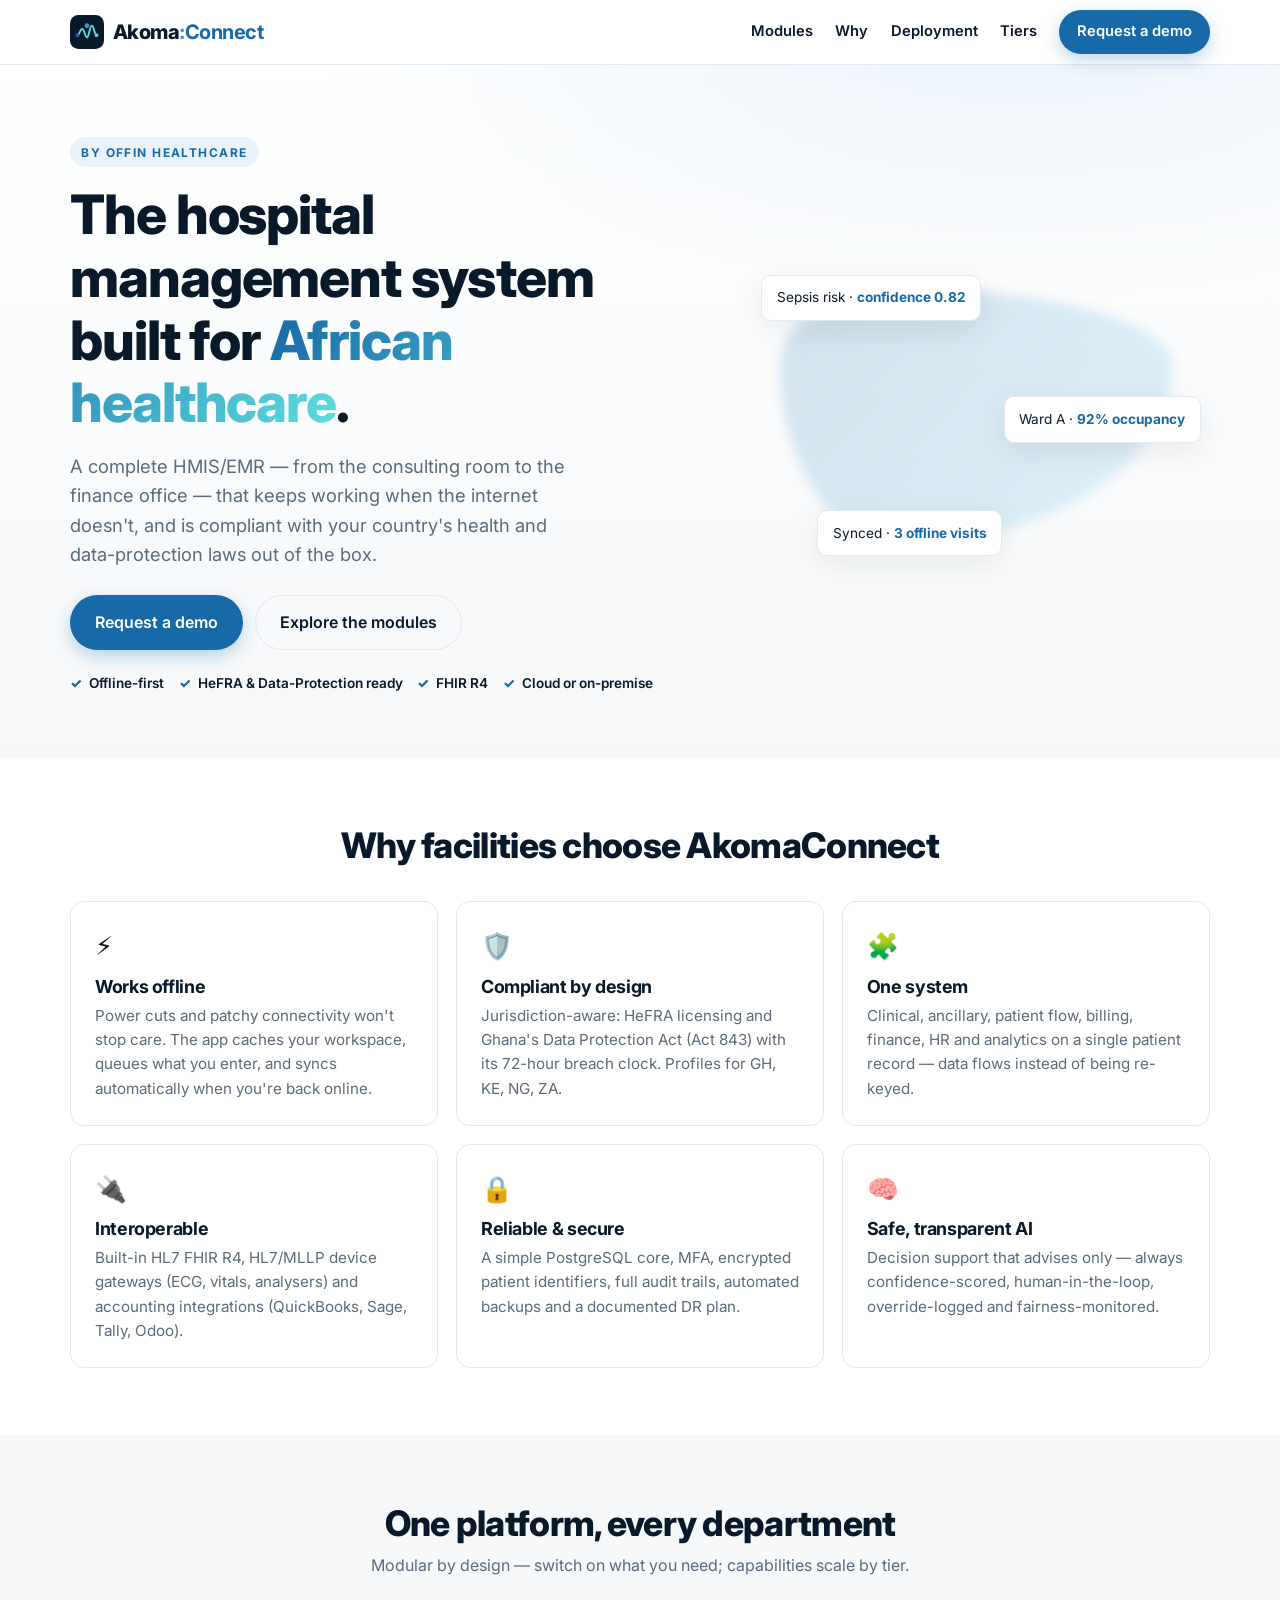
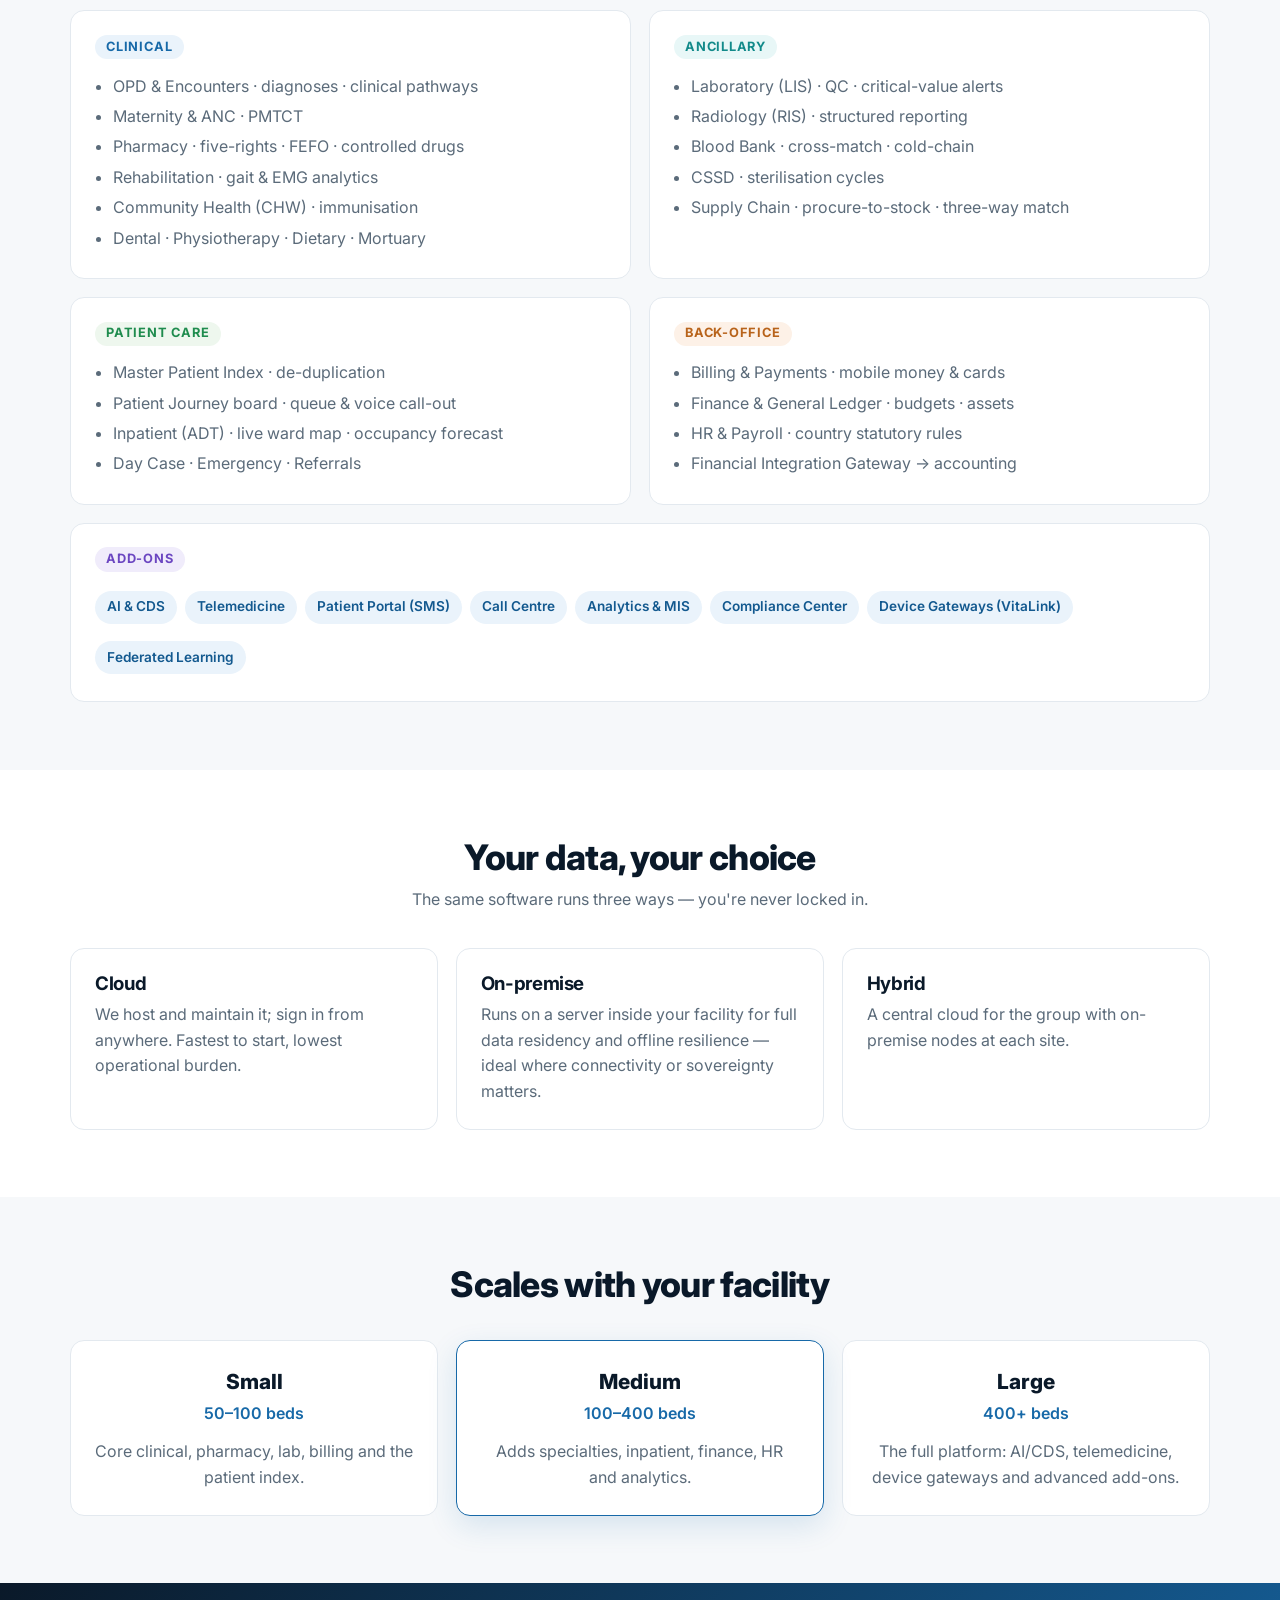
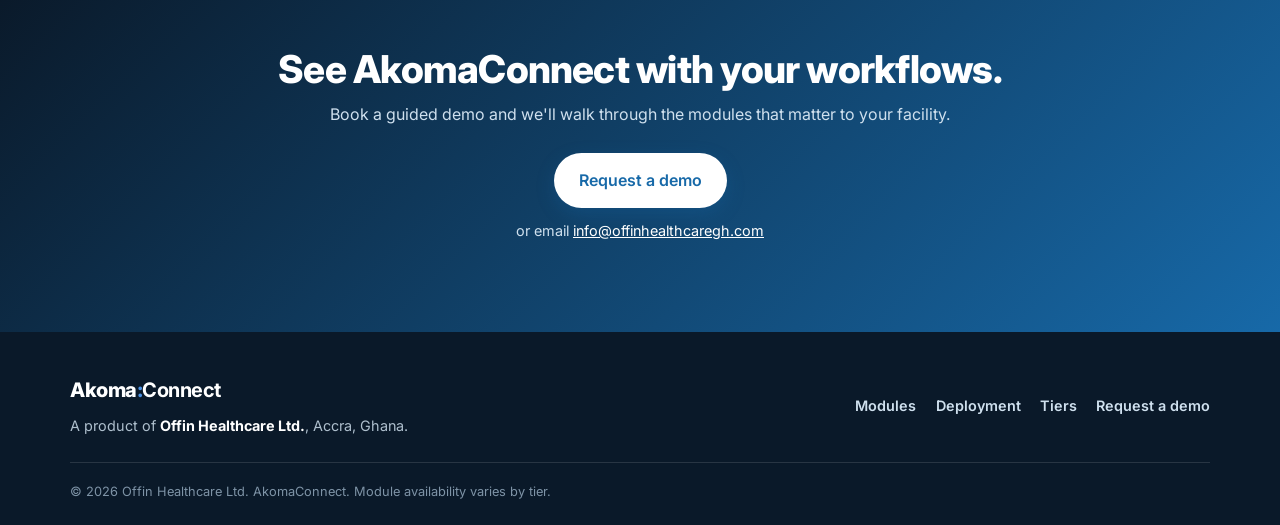
==== index.html @ 5d4e944a "feat: AkomaConnect marketing site (by Offin Healthcare Ltd.) Co-Authored-By: Claude Opus 4.8 <norepl" ====
<!doctype html>
<html lang="en">
<head>
  <meta charset="utf-8" />
  <meta name="viewport" content="width=device-width, initial-scale=1" />
  <title>AkomaConnect — Hospital Management System for African Healthcare</title>
  <meta name="description" content="AkomaConnect is a complete HMIS/EMR built for African healthcare — offline-first, HeFRA & Data-Protection ready, deployable in the cloud or on-premise. A product of Offin Healthcare." />
  <meta property="og:title" content="AkomaConnect — HMIS/EMR for African Healthcare" />
  <meta property="og:description" content="Complete hospital management that keeps working offline and is compliant by design. By Offin Healthcare." />
  <meta property="og:type" content="website" />
  <link rel="icon" href="assets/logo.svg" type="image/svg+xml" />
  <link rel="preconnect" href="https://fonts.googleapis.com" />
  <link rel="preconnect" href="https://fonts.gstatic.com" crossorigin />
  <link href="https://fonts.googleapis.com/css2?family=Inter:wght@400;500;600;700;800&display=swap" rel="stylesheet" />
  <link rel="stylesheet" href="styles.css" />
</head>
<body>
  <header class="nav">
    <div class="wrap nav-inner">
      <a class="brand" href="#top" aria-label="AkomaConnect home">
        <img src="assets/logo.svg" alt="" width="34" height="34" />
        <span class="wm"><span class="wm-a">Akoma</span><span class="wm-c">:</span><span class="wm-n">Connect</span></span>
      </a>
      <nav class="nav-links" id="menu">
        <a href="#modules">Modules</a>
        <a href="#why">Why</a>
        <a href="#deploy">Deployment</a>
        <a href="#tiers">Tiers</a>
        <a class="btn btn-primary" href="#demo">Request a demo</a>
      </nav>
      <button class="nav-toggle" aria-label="Menu" onclick="document.getElementById('menu').classList.toggle('open')">☰</button>
    </div>
  </header>

  <main id="top">
    <!-- Hero -->
    <section class="hero">
      <div class="wrap hero-grid">
        <div class="hero-copy">
          <span class="eyebrow">By Offin Healthcare</span>
          <h1>The hospital management system built for <span class="hl">African healthcare</span>.</h1>
          <p class="lead">A complete HMIS/EMR — from the consulting room to the finance office — that keeps working when the internet doesn't, and is compliant with your country's health and data-protection laws out of the box.</p>
          <div class="hero-cta">
            <a class="btn btn-primary btn-lg" href="#demo">Request a demo</a>
            <a class="btn btn-ghost btn-lg" href="#modules">Explore the modules</a>
          </div>
          <ul class="trust">
            <li>Offline-first</li>
            <li>HeFRA &amp; Data-Protection ready</li>
            <li>FHIR R4</li>
            <li>Cloud or on-premise</li>
          </ul>
        </div>
        <div class="hero-art" aria-hidden="true">
          <div class="orb"></div>
          <div class="card-float c1">Sepsis risk · <b>confidence 0.82</b></div>
          <div class="card-float c2">Ward A · <b>92% occupancy</b></div>
          <div class="card-float c3">Synced · <b>3 offline visits</b></div>
        </div>
      </div>
    </section>

    <!-- Value props -->
    <section class="section" id="why">
      <div class="wrap">
        <h2 class="section-title">Why facilities choose AkomaConnect</h2>
        <div class="grid grid-3">
          <article class="vcard"><div class="vicon">⚡</div><h3>Works offline</h3><p>Power cuts and patchy connectivity won't stop care. The app caches your workspace, queues what you enter, and syncs automatically when you're back online.</p></article>
          <article class="vcard"><div class="vicon">🛡️</div><h3>Compliant by design</h3><p>Jurisdiction-aware: HeFRA licensing and Ghana's Data Protection Act (Act 843) with its 72-hour breach clock. Profiles for GH, KE, NG, ZA.</p></article>
          <article class="vcard"><div class="vicon">🧩</div><h3>One system</h3><p>Clinical, ancillary, patient flow, billing, finance, HR and analytics on a single patient record — data flows instead of being re-keyed.</p></article>
          <article class="vcard"><div class="vicon">🔌</div><h3>Interoperable</h3><p>Built-in HL7 FHIR R4, HL7/MLLP device gateways (ECG, vitals, analysers) and accounting integrations (QuickBooks, Sage, Tally, Odoo).</p></article>
          <article class="vcard"><div class="vicon">🔒</div><h3>Reliable &amp; secure</h3><p>A simple PostgreSQL core, MFA, encrypted patient identifiers, full audit trails, automated backups and a documented DR plan.</p></article>
          <article class="vcard"><div class="vicon">🧠</div><h3>Safe, transparent AI</h3><p>Decision support that advises only — always confidence-scored, human-in-the-loop, override-logged and fairness-monitored.</p></article>
        </div>
      </div>
    </section>

    <!-- Modules -->
    <section class="section section-alt" id="modules">
      <div class="wrap">
        <h2 class="section-title">One platform, every department</h2>
        <p class="section-sub">Modular by design — switch on what you need; capabilities scale by tier.</p>
        <div class="grid grid-2 mod-grid">
          <article class="mcard">
            <h3><span class="mtag mtag-clinical">Clinical</span></h3>
            <ul><li>OPD &amp; Encounters · diagnoses · clinical pathways</li><li>Maternity &amp; ANC · PMTCT</li><li>Pharmacy · five-rights · FEFO · controlled drugs</li><li>Rehabilitation · gait &amp; EMG analytics</li><li>Community Health (CHW) · immunisation</li><li>Dental · Physiotherapy · Dietary · Mortuary</li></ul>
          </article>
          <article class="mcard">
            <h3><span class="mtag mtag-ancillary">Ancillary</span></h3>
            <ul><li>Laboratory (LIS) · QC · critical-value alerts</li><li>Radiology (RIS) · structured reporting</li><li>Blood Bank · cross-match · cold-chain</li><li>CSSD · sterilisation cycles</li><li>Supply Chain · procure-to-stock · three-way match</li></ul>
          </article>
          <article class="mcard">
            <h3><span class="mtag mtag-care">Patient Care</span></h3>
            <ul><li>Master Patient Index · de-duplication</li><li>Patient Journey board · queue &amp; voice call-out</li><li>Inpatient (ADT) · live ward map · occupancy forecast</li><li>Day Case · Emergency · Referrals</li></ul>
          </article>
          <article class="mcard">
            <h3><span class="mtag mtag-back">Back-Office</span></h3>
            <ul><li>Billing &amp; Payments · mobile money &amp; cards</li><li>Finance &amp; General Ledger · budgets · assets</li><li>HR &amp; Payroll · country statutory rules</li><li>Financial Integration Gateway → accounting</li></ul>
          </article>
          <article class="mcard mcard-wide">
            <h3><span class="mtag mtag-addon">Add-Ons</span></h3>
            <ul class="addons"><li>AI &amp; CDS</li><li>Telemedicine</li><li>Patient Portal (SMS)</li><li>Call Centre</li><li>Analytics &amp; MIS</li><li>Compliance Center</li><li>Device Gateways (VitaLink)</li><li>Federated Learning</li></ul>
          </article>
        </div>
      </div>
    </section>

    <!-- Deployment -->
    <section class="section" id="deploy">
      <div class="wrap">
        <h2 class="section-title">Your data, your choice</h2>
        <p class="section-sub">The same software runs three ways — you're never locked in.</p>
        <div class="grid grid-3">
          <article class="dcard"><h3>Cloud</h3><p>We host and maintain it; sign in from anywhere. Fastest to start, lowest operational burden.</p></article>
          <article class="dcard"><h3>On-premise</h3><p>Runs on a server inside your facility for full data residency and offline resilience — ideal where connectivity or sovereignty matters.</p></article>
          <article class="dcard"><h3>Hybrid</h3><p>A central cloud for the group with on-premise nodes at each site.</p></article>
        </div>
      </div>
    </section>

    <!-- Tiers -->
    <section class="section section-alt" id="tiers">
      <div class="wrap">
        <h2 class="section-title">Scales with your facility</h2>
        <div class="grid grid-3">
          <article class="tcard"><div class="tname">Small</div><div class="tbeds">50–100 beds</div><p>Core clinical, pharmacy, lab, billing and the patient index.</p></article>
          <article class="tcard tcard-feature"><div class="tname">Medium</div><div class="tbeds">100–400 beds</div><p>Adds specialties, inpatient, finance, HR and analytics.</p></article>
          <article class="tcard"><div class="tname">Large</div><div class="tbeds">400+ beds</div><p>The full platform: AI/CDS, telemedicine, device gateways and advanced add-ons.</p></article>
        </div>
      </div>
    </section>

    <!-- CTA -->
    <section class="cta" id="demo">
      <div class="wrap cta-inner">
        <h2>See AkomaConnect with your workflows.</h2>
        <p>Book a guided demo and we'll walk through the modules that matter to your facility.</p>
        <a class="btn btn-primary btn-lg" href="mailto:info@offinhealthcaregh.com?subject=AkomaConnect%20demo%20request">Request a demo</a>
        <p class="cta-alt">or email <a href="mailto:info@offinhealthcaregh.com">info@offinhealthcaregh.com</a></p>
      </div>
    </section>
  </main>

  <footer class="foot">
    <div class="wrap foot-inner">
      <div class="foot-brand">
        <span class="wm"><span class="wm-a">Akoma</span><span class="wm-c">:</span><span class="wm-n">Connect</span></span>
        <p>A product of <strong>Offin Healthcare Ltd.</strong>, Accra, Ghana.</p>
      </div>
      <nav class="foot-links">
        <a href="#modules">Modules</a>
        <a href="#deploy">Deployment</a>
        <a href="#tiers">Tiers</a>
        <a href="#demo">Request a demo</a>
      </nav>
    </div>
    <div class="wrap foot-legal">© <span id="yr"></span> Offin Healthcare Ltd. AkomaConnect. Module availability varies by tier.</div>
  </footer>
  <script>document.getElementById('yr').textContent = new Date().getFullYear();</script>
</body>
</html>
---- styles.css ----
/* AkomaConnect marketing site — brand-matched to the app (Inter, navy/blue palette). */
:root {
  --navy: #0A1929; --blue: #1769A8; --bright: #4A90E2; --sky: #5EC8F0; --cyan: #5EDEDE;
  --ink: #0f1b28; --muted: #5b6b7a; --line: #e3e9ef; --bg: #f6f8fa; --surface: #fff;
  --primary: var(--blue); --primary-600: #13598f; --primary-50: #eaf3fb;
  --radius: 14px; --radius-sm: 10px; --pill: 999px;
  --shadow: 0 8px 30px rgba(10,25,41,.08); --shadow-lg: 0 24px 60px rgba(10,25,41,.16);
  --font: 'Inter', system-ui, -apple-system, 'Segoe UI', Roboto, Helvetica, Arial, sans-serif;
}
* { box-sizing: border-box; }
html { scroll-behavior: smooth; }
body { margin: 0; font-family: var(--font); color: var(--ink); background: var(--surface); line-height: 1.6; -webkit-font-smoothing: antialiased; }
.wrap { width: min(1140px, 92vw); margin: 0 auto; }
h1, h2, h3 { line-height: 1.15; letter-spacing: -0.02em; margin: 0; }
a { color: var(--primary); text-decoration: none; }
img { max-width: 100%; }

/* Buttons */
.btn { display: inline-flex; align-items: center; justify-content: center; gap: .5rem; font-weight: 600; font-size: .95rem; padding: .6rem 1.05rem; border-radius: var(--pill); border: 1px solid transparent; cursor: pointer; transition: transform .15s, background .15s, box-shadow .15s, color .15s; }
.btn-lg { padding: .85rem 1.5rem; font-size: 1rem; }
.btn-primary { background: var(--primary); color: #fff; box-shadow: 0 6px 18px rgba(23,105,168,.28); }
.btn-primary:hover { background: var(--primary-600); transform: translateY(-1px); }
.btn-ghost { background: transparent; color: var(--navy); border-color: var(--line); }
.btn-ghost:hover { border-color: var(--primary); color: var(--primary); }

/* Wordmark */
.wm { font-weight: 800; font-size: 1.25rem; letter-spacing: -.5px; }
.wm-a { color: var(--navy); } .wm-c { color: var(--bright); } .wm-n { color: var(--blue); font-weight: 700; }

/* Nav */
.nav { position: sticky; top: 0; z-index: 50; background: rgba(255,255,255,.85); backdrop-filter: blur(10px); border-bottom: 1px solid var(--line); }
.nav-inner { display: flex; align-items: center; justify-content: space-between; height: 64px; }
.brand { display: flex; align-items: center; gap: .55rem; }
.nav-links { display: flex; align-items: center; gap: 1.4rem; }
.nav-links a { color: var(--navy); font-weight: 600; font-size: .92rem; }
.nav-links a:hover { color: var(--primary); }
.nav-links .btn-primary { color: #fff; }
.nav-toggle { display: none; font-size: 1.4rem; background: none; border: 0; color: var(--navy); }

/* Hero */
.hero { background: radial-gradient(1200px 500px at 80% -10%, #e9f3fb 0, transparent 60%), linear-gradient(180deg, #fff 0, var(--bg) 100%); padding: 4.5rem 0 4rem; }
.hero-grid { display: grid; grid-template-columns: 1.15fr .85fr; gap: 2.5rem; align-items: center; }
.eyebrow { display: inline-block; font-size: .75rem; font-weight: 700; letter-spacing: .12em; text-transform: uppercase; color: var(--primary); background: var(--primary-50); padding: .35rem .7rem; border-radius: var(--pill); }
.hero h1 { font-size: clamp(2.1rem, 4.4vw, 3.4rem); font-weight: 800; margin: 1rem 0; color: var(--navy); }
.hero .hl { background: linear-gradient(120deg, var(--blue), var(--cyan)); -webkit-background-clip: text; background-clip: text; color: transparent; }
.lead { font-size: 1.15rem; color: var(--muted); max-width: 42ch; }
.hero-cta { display: flex; gap: .75rem; margin: 1.6rem 0 1.2rem; flex-wrap: wrap; }
.trust { list-style: none; display: flex; flex-wrap: wrap; gap: .5rem .9rem; padding: 0; margin: 1.4rem 0 0; }
.trust li { position: relative; padding-left: 1.2rem; font-size: .85rem; font-weight: 600; color: var(--navy); }
.trust li::before { content: "✓"; position: absolute; left: 0; color: var(--blue); font-weight: 800; }

/* Hero art */
.hero-art { position: relative; min-height: 320px; }
.orb { position: absolute; inset: 10% 8%; border-radius: 30% 70% 70% 30% / 30% 30% 70% 70%; background: linear-gradient(135deg, var(--blue), var(--sky)); opacity: .18; filter: blur(6px); animation: float 8s ease-in-out infinite; }
.card-float { position: absolute; background: var(--surface); border: 1px solid var(--line); box-shadow: var(--shadow); border-radius: var(--radius-sm); padding: .7rem .9rem; font-size: .85rem; color: var(--navy); }
.card-float b { color: var(--blue); }
.c1 { top: 6%; left: 4%; } .c2 { top: 44%; right: 2%; } .c3 { bottom: 6%; left: 16%; }
@keyframes float { 0%,100% { transform: translateY(0); } 50% { transform: translateY(-14px); } }

/* Sections */
.section { padding: 4.2rem 0; }
.section-alt { background: var(--bg); }
.section-title { font-size: clamp(1.6rem, 3vw, 2.2rem); font-weight: 800; color: var(--navy); text-align: center; }
.section-sub { text-align: center; color: var(--muted); margin: .6rem auto 0; max-width: 56ch; }
.grid { display: grid; gap: 1.1rem; margin-top: 2.2rem; }
.grid-2 { grid-template-columns: repeat(2, 1fr); }
.grid-3 { grid-template-columns: repeat(3, 1fr); }

/* Value cards */
.vcard { background: var(--surface); border: 1px solid var(--line); border-radius: var(--radius); padding: 1.5rem; transition: transform .15s, box-shadow .15s, border-color .15s; }
.vcard:hover { transform: translateY(-3px); box-shadow: var(--shadow); border-color: #d6e2ee; }
.vicon { font-size: 1.6rem; }
.vcard h3 { font-size: 1.12rem; margin: .6rem 0 .4rem; color: var(--navy); }
.vcard p { margin: 0; color: var(--muted); font-size: .95rem; }

/* Module cards */
.mod-grid { margin-top: 2rem; }
.mcard { background: var(--surface); border: 1px solid var(--line); border-radius: var(--radius); padding: 1.4rem 1.5rem; }
.mcard-wide { grid-column: 1 / -1; }
.mcard ul { margin: .9rem 0 0; padding-left: 1.1rem; color: var(--muted); }
.mcard li { margin: .3rem 0; }
.addons { list-style: none; display: flex; flex-wrap: wrap; gap: .5rem; padding: 0 !important; }
.addons li { background: var(--primary-50); color: var(--primary-600); font-weight: 600; font-size: .85rem; padding: .35rem .75rem; border-radius: var(--pill); }
.mtag { display: inline-block; font-size: .8rem; font-weight: 700; text-transform: uppercase; letter-spacing: .06em; padding: .3rem .7rem; border-radius: var(--pill); }
.mtag-clinical { background: #eaf3fb; color: var(--blue); }
.mtag-ancillary { background: #e8f7f7; color: #128a8a; }
.mtag-care { background: #eef7ee; color: #1f8c4e; }
.mtag-back { background: #fdf1e7; color: #b8631a; }
.mtag-addon { background: #f0ecfb; color: #6b46c1; }

/* Deployment + tiers */
.dcard, .tcard { background: var(--surface); border: 1px solid var(--line); border-radius: var(--radius); padding: 1.5rem; }
.dcard h3 { color: var(--navy); margin-bottom: .5rem; }
.dcard p, .tcard p { color: var(--muted); margin: 0; }
.tcard { text-align: center; }
.tcard-feature { border-color: var(--blue); box-shadow: 0 10px 30px rgba(23,105,168,.14); position: relative; }
.tname { font-size: 1.3rem; font-weight: 800; color: var(--navy); }
.tbeds { color: var(--primary); font-weight: 600; margin: .2rem 0 .8rem; }

/* CTA */
.cta { background: linear-gradient(135deg, var(--navy), var(--blue)); color: #fff; padding: 4rem 0; text-align: center; }
.cta h2 { font-size: clamp(1.7rem, 3vw, 2.4rem); font-weight: 800; }
.cta p { color: #cfe0ee; margin: .7rem 0 1.6rem; }
.cta .btn-primary { background: #fff; color: var(--blue); }
.cta .btn-primary:hover { background: #eaf3fb; }
.cta-alt { font-size: .9rem; } .cta-alt a { color: #fff; text-decoration: underline; }

/* Footer */
.foot { background: var(--navy); color: #aebfcd; padding: 2.6rem 0 1.4rem; }
.foot-inner { display: flex; justify-content: space-between; gap: 1.5rem; flex-wrap: wrap; }
.foot .wm-a, .foot .wm-n { color: #fff; }
.foot-brand p { margin: .5rem 0 0; font-size: .9rem; }
.foot-brand strong { color: #fff; }
.foot-links { display: flex; gap: 1.2rem; flex-wrap: wrap; align-items: center; }
.foot-links a { color: #cfe0ee; font-weight: 600; font-size: .9rem; }
.foot-links a:hover { color: #fff; }
.foot-legal { margin-top: 1.6rem; padding-top: 1.2rem; border-top: 1px solid rgba(255,255,255,.12); font-size: .8rem; color: #7e93a6; }

/* Responsive */
@media (max-width: 860px) {
  .hero-grid { grid-template-columns: 1fr; } .hero-art { display: none; }
  .grid-2, .grid-3 { grid-template-columns: 1fr; }
  .nav-links { position: absolute; top: 64px; left: 0; right: 0; background: #fff; flex-direction: column; align-items: stretch; gap: 0; padding: .5rem 6vw 1rem; border-bottom: 1px solid var(--line); display: none; }
  .nav-links.open { display: flex; }
  .nav-links a { padding: .7rem 0; }
  .nav-toggle { display: block; }
}
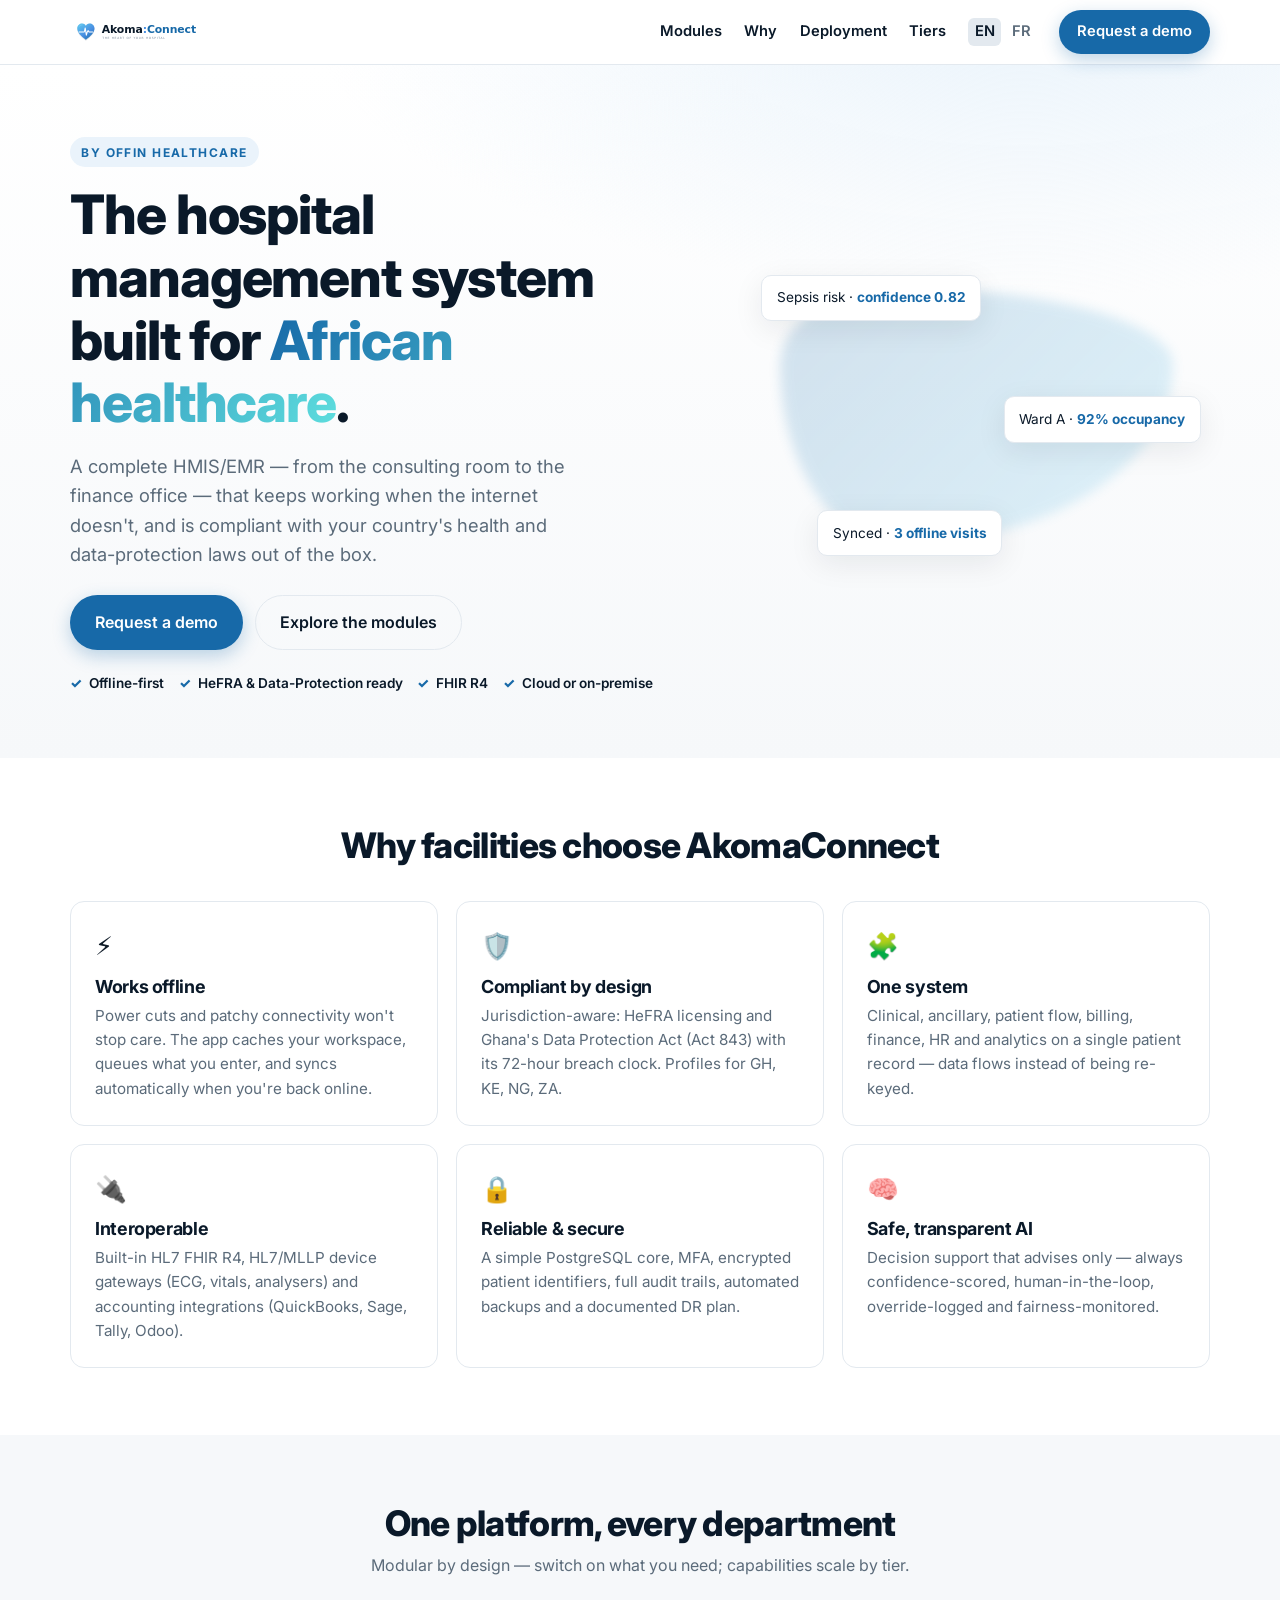
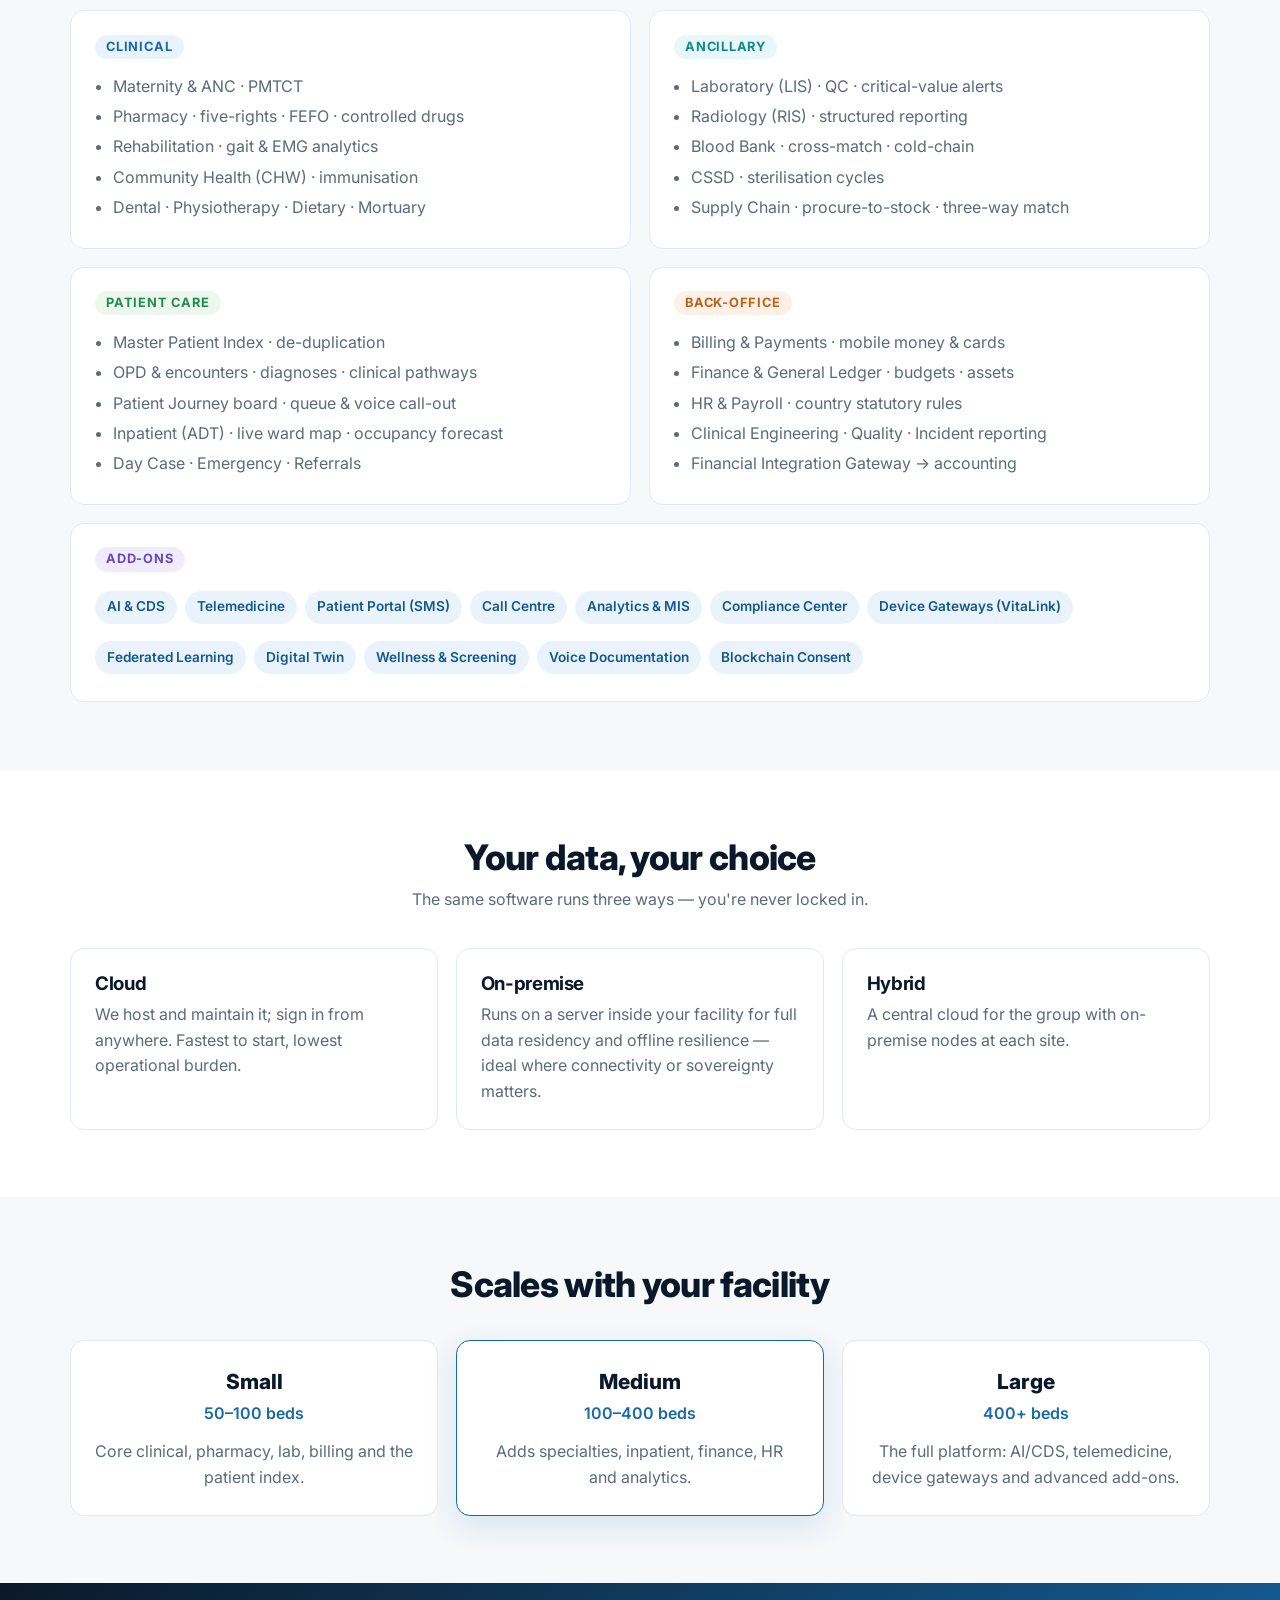
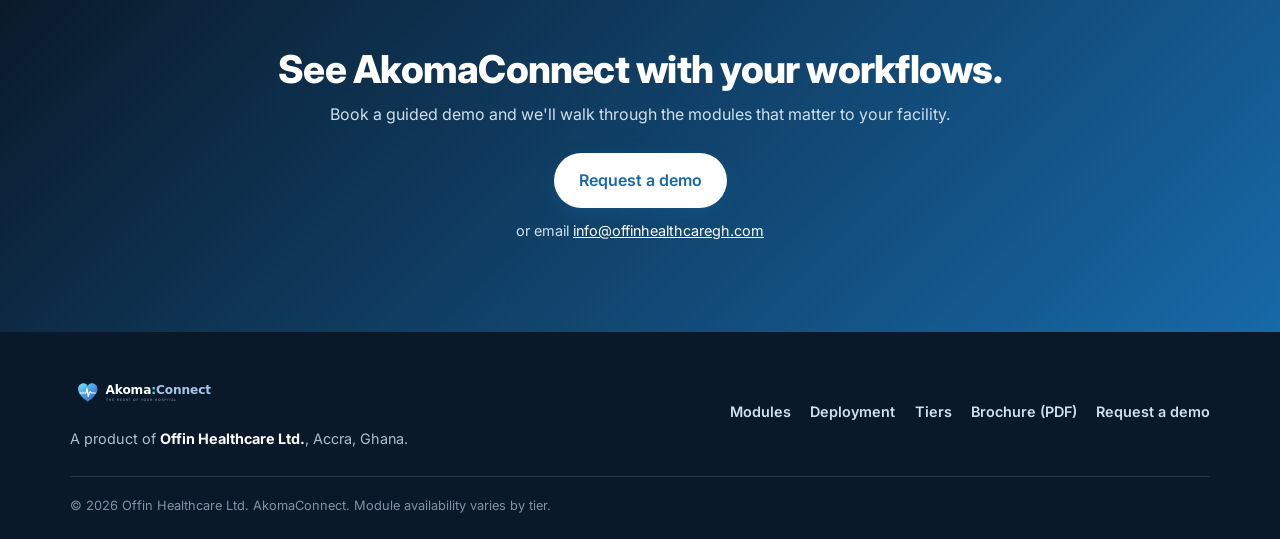
==== commit 4b9a521d: "feat(site): real Akoma:Connect logo + favicon, French locale, correct module categories - Replace pl" ====
--- a/index.html
+++ b/index.html
@@ -8,24 +8,28 @@
   <meta property="og:title" content="AkomaConnect — HMIS/EMR for African Healthcare" />
   <meta property="og:description" content="Complete hospital management that keeps working offline and is compliant by design. By Offin Healthcare." />
   <meta property="og:type" content="website" />
-  <link rel="icon" href="assets/logo.svg" type="image/svg+xml" />
+  <link rel="icon" href="favicon.ico" sizes="any" />
+  <link rel="icon" href="assets/icon.svg" type="image/svg+xml" />
+  <link rel="apple-touch-icon" href="assets/icon.svg" />
   <link rel="preconnect" href="https://fonts.googleapis.com" />
   <link rel="preconnect" href="https://fonts.gstatic.com" crossorigin />
   <link href="https://fonts.googleapis.com/css2?family=Inter:wght@400;500;600;700;800&display=swap" rel="stylesheet" />
+  <link rel="alternate" hreflang="en" href="https://akomaconnect.offinhealthcaregh.com/" />
+  <link rel="alternate" hreflang="fr" href="https://akomaconnect.offinhealthcaregh.com/fr/" />
   <link rel="stylesheet" href="styles.css" />
 </head>
 <body>
   <header class="nav">
     <div class="wrap nav-inner">
       <a class="brand" href="#top" aria-label="AkomaConnect home">
-        <img src="assets/logo.svg" alt="" width="34" height="34" />
-        <span class="wm"><span class="wm-a">Akoma</span><span class="wm-c">:</span><span class="wm-n">Connect</span></span>
+        <img class="brand-logo" src="assets/brand-logo.svg" alt="AkomaConnect" />
       </a>
       <nav class="nav-links" id="menu">
         <a href="#modules">Modules</a>
         <a href="#why">Why</a>
         <a href="#deploy">Deployment</a>
         <a href="#tiers">Tiers</a>
+        <span class="lang"><a href="/" class="is-on">EN</a><a href="/fr/">FR</a></span>
         <a class="btn btn-primary" href="#demo">Request a demo</a>
       </nav>
       <button class="nav-toggle" aria-label="Menu" onclick="document.getElementById('menu').classList.toggle('open')">☰</button>
@@ -83,7 +87,7 @@
         <div class="grid grid-2 mod-grid">
           <article class="mcard">
             <h3><span class="mtag mtag-clinical">Clinical</span></h3>
-            <ul><li>OPD &amp; Encounters · diagnoses · clinical pathways</li><li>Maternity &amp; ANC · PMTCT</li><li>Pharmacy · five-rights · FEFO · controlled drugs</li><li>Rehabilitation · gait &amp; EMG analytics</li><li>Community Health (CHW) · immunisation</li><li>Dental · Physiotherapy · Dietary · Mortuary</li></ul>
+            <ul><li>Maternity &amp; ANC · PMTCT</li><li>Pharmacy · five-rights · FEFO · controlled drugs</li><li>Rehabilitation · gait &amp; EMG analytics</li><li>Community Health (CHW) · immunisation</li><li>Dental · Physiotherapy · Dietary · Mortuary</li></ul>
           </article>
           <article class="mcard">
             <h3><span class="mtag mtag-ancillary">Ancillary</span></h3>
@@ -91,15 +95,15 @@
           </article>
           <article class="mcard">
             <h3><span class="mtag mtag-care">Patient Care</span></h3>
-            <ul><li>Master Patient Index · de-duplication</li><li>Patient Journey board · queue &amp; voice call-out</li><li>Inpatient (ADT) · live ward map · occupancy forecast</li><li>Day Case · Emergency · Referrals</li></ul>
+            <ul><li>Master Patient Index · de-duplication</li><li>OPD &amp; encounters · diagnoses · clinical pathways</li><li>Patient Journey board · queue &amp; voice call-out</li><li>Inpatient (ADT) · live ward map · occupancy forecast</li><li>Day Case · Emergency · Referrals</li></ul>
           </article>
           <article class="mcard">
             <h3><span class="mtag mtag-back">Back-Office</span></h3>
-            <ul><li>Billing &amp; Payments · mobile money &amp; cards</li><li>Finance &amp; General Ledger · budgets · assets</li><li>HR &amp; Payroll · country statutory rules</li><li>Financial Integration Gateway → accounting</li></ul>
+            <ul><li>Billing &amp; Payments · mobile money &amp; cards</li><li>Finance &amp; General Ledger · budgets · assets</li><li>HR &amp; Payroll · country statutory rules</li><li>Clinical Engineering · Quality · Incident reporting</li><li>Financial Integration Gateway → accounting</li></ul>
           </article>
           <article class="mcard mcard-wide">
             <h3><span class="mtag mtag-addon">Add-Ons</span></h3>
-            <ul class="addons"><li>AI &amp; CDS</li><li>Telemedicine</li><li>Patient Portal (SMS)</li><li>Call Centre</li><li>Analytics &amp; MIS</li><li>Compliance Center</li><li>Device Gateways (VitaLink)</li><li>Federated Learning</li></ul>
+            <ul class="addons"><li>AI &amp; CDS</li><li>Telemedicine</li><li>Patient Portal (SMS)</li><li>Call Centre</li><li>Analytics &amp; MIS</li><li>Compliance Center</li><li>Device Gateways (VitaLink)</li><li>Federated Learning</li><li>Digital Twin</li><li>Wellness &amp; Screening</li><li>Voice Documentation</li><li>Blockchain Consent</li></ul>
           </article>
         </div>
       </div>
@@ -144,13 +148,14 @@
   <footer class="foot">
     <div class="wrap foot-inner">
       <div class="foot-brand">
-        <span class="wm"><span class="wm-a">Akoma</span><span class="wm-c">:</span><span class="wm-n">Connect</span></span>
+        <img class="foot-logo" src="assets/brand-logo-dark.svg" alt="AkomaConnect" />
         <p>A product of <strong>Offin Healthcare Ltd.</strong>, Accra, Ghana.</p>
       </div>
       <nav class="foot-links">
         <a href="#modules">Modules</a>
         <a href="#deploy">Deployment</a>
         <a href="#tiers">Tiers</a>
+        <a href="/AkomaConnect-brochure.pdf">Brochure (PDF)</a>
         <a href="#demo">Request a demo</a>
       </nav>
     </div>
--- a/styles.css
+++ b/styles.css
@@ -23,7 +23,10 @@
 .btn-ghost { background: transparent; color: var(--navy); border-color: var(--line); }
 .btn-ghost:hover { border-color: var(--primary); color: var(--primary); }
 
-/* Wordmark */
+/* Brand logo lockup */
+.brand-logo { height: 34px; width: auto; display: block; }
+.foot-logo { height: 38px; width: auto; }
+/* Wordmark (fallback / legacy) */
 .wm { font-weight: 800; font-size: 1.25rem; letter-spacing: -.5px; }
 .wm-a { color: var(--navy); } .wm-c { color: var(--bright); } .wm-n { color: var(--blue); font-weight: 700; }
 
@@ -36,6 +39,11 @@
 .nav-links a:hover { color: var(--primary); }
 .nav-links .btn-primary { color: #fff; }
 .nav-toggle { display: none; font-size: 1.4rem; background: none; border: 0; color: var(--navy); }
+/* Language switcher */
+.lang { display: inline-flex; gap: .25rem; align-items: center; font-size: .82rem; font-weight: 700; }
+.lang a { color: var(--muted); padding: .15rem .4rem; border-radius: 6px; }
+.lang a.is-on { color: var(--navy); background: var(--line); }
+.lang a:hover { color: var(--primary); }
 
 /* Hero */
 .hero { background: radial-gradient(1200px 500px at 80% -10%, #e9f3fb 0, transparent 60%), linear-gradient(180deg, #fff 0, var(--bg) 100%); padding: 4.5rem 0 4rem; }
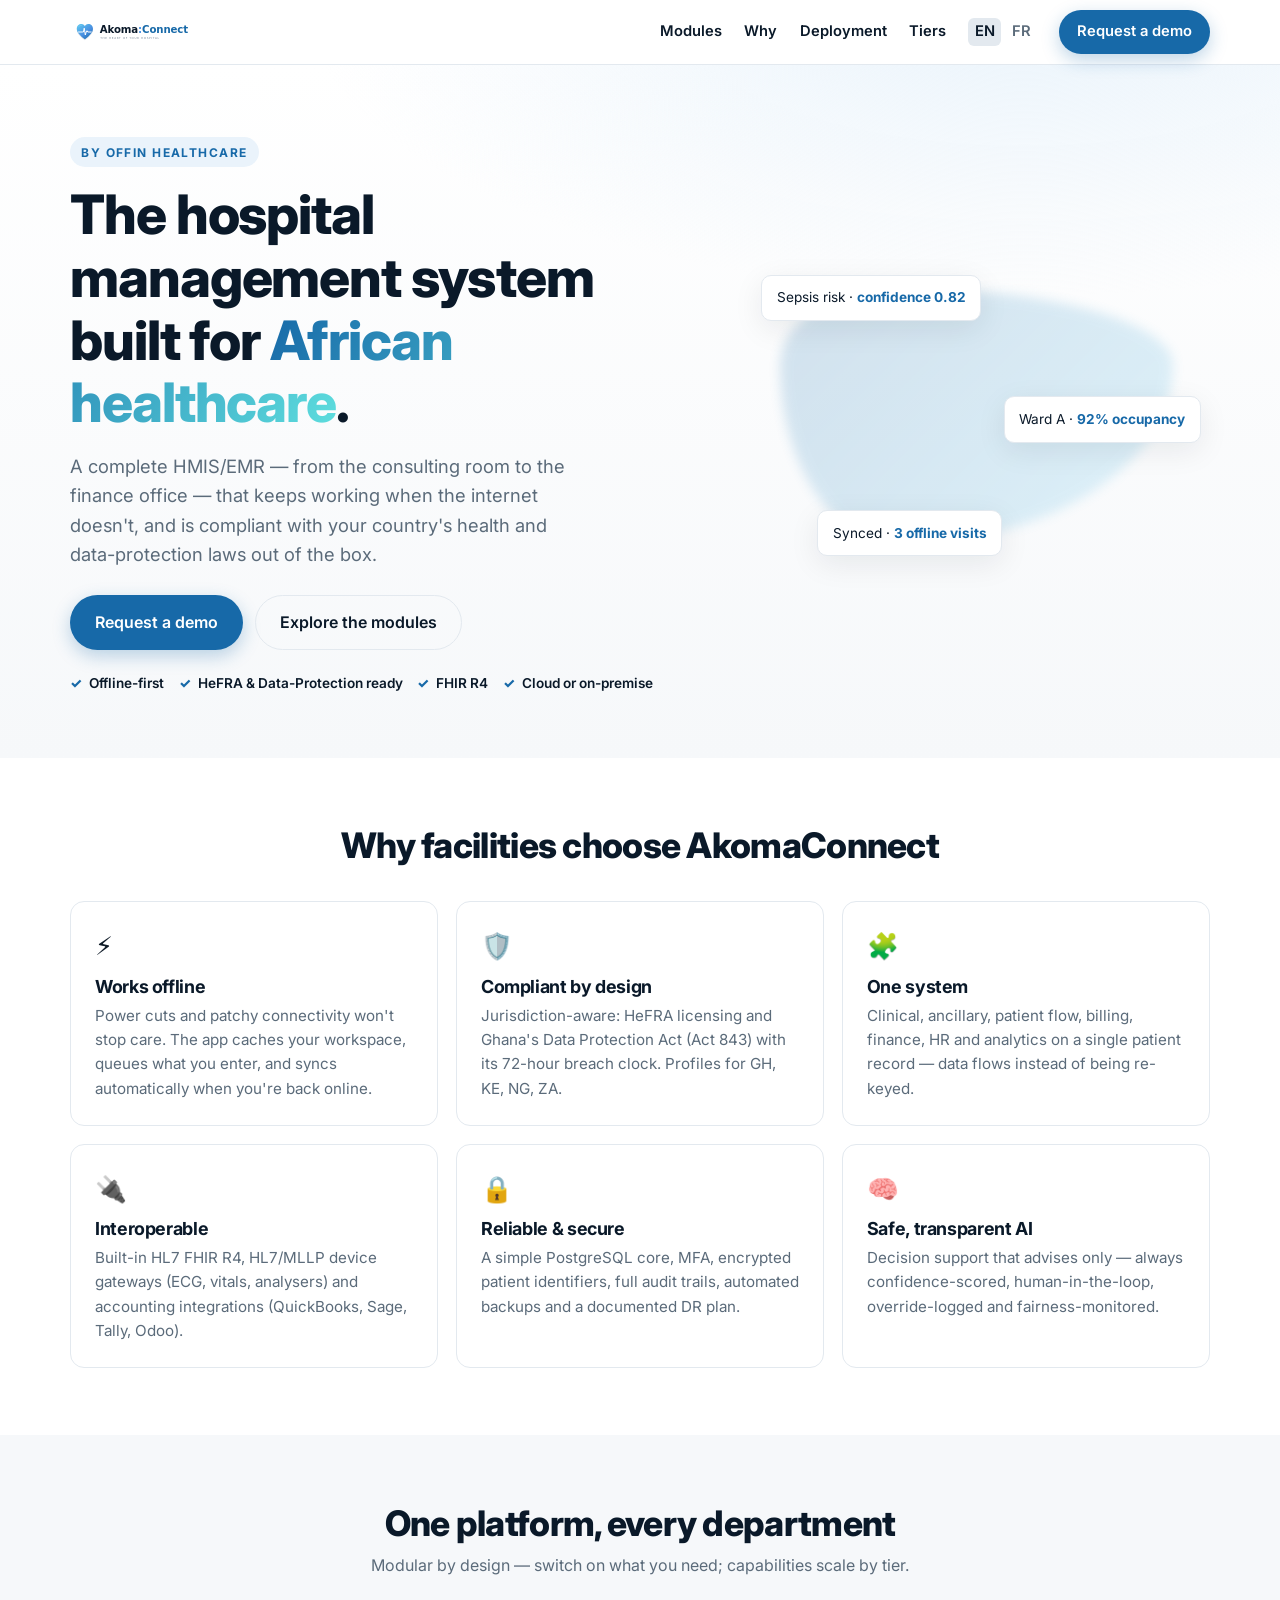
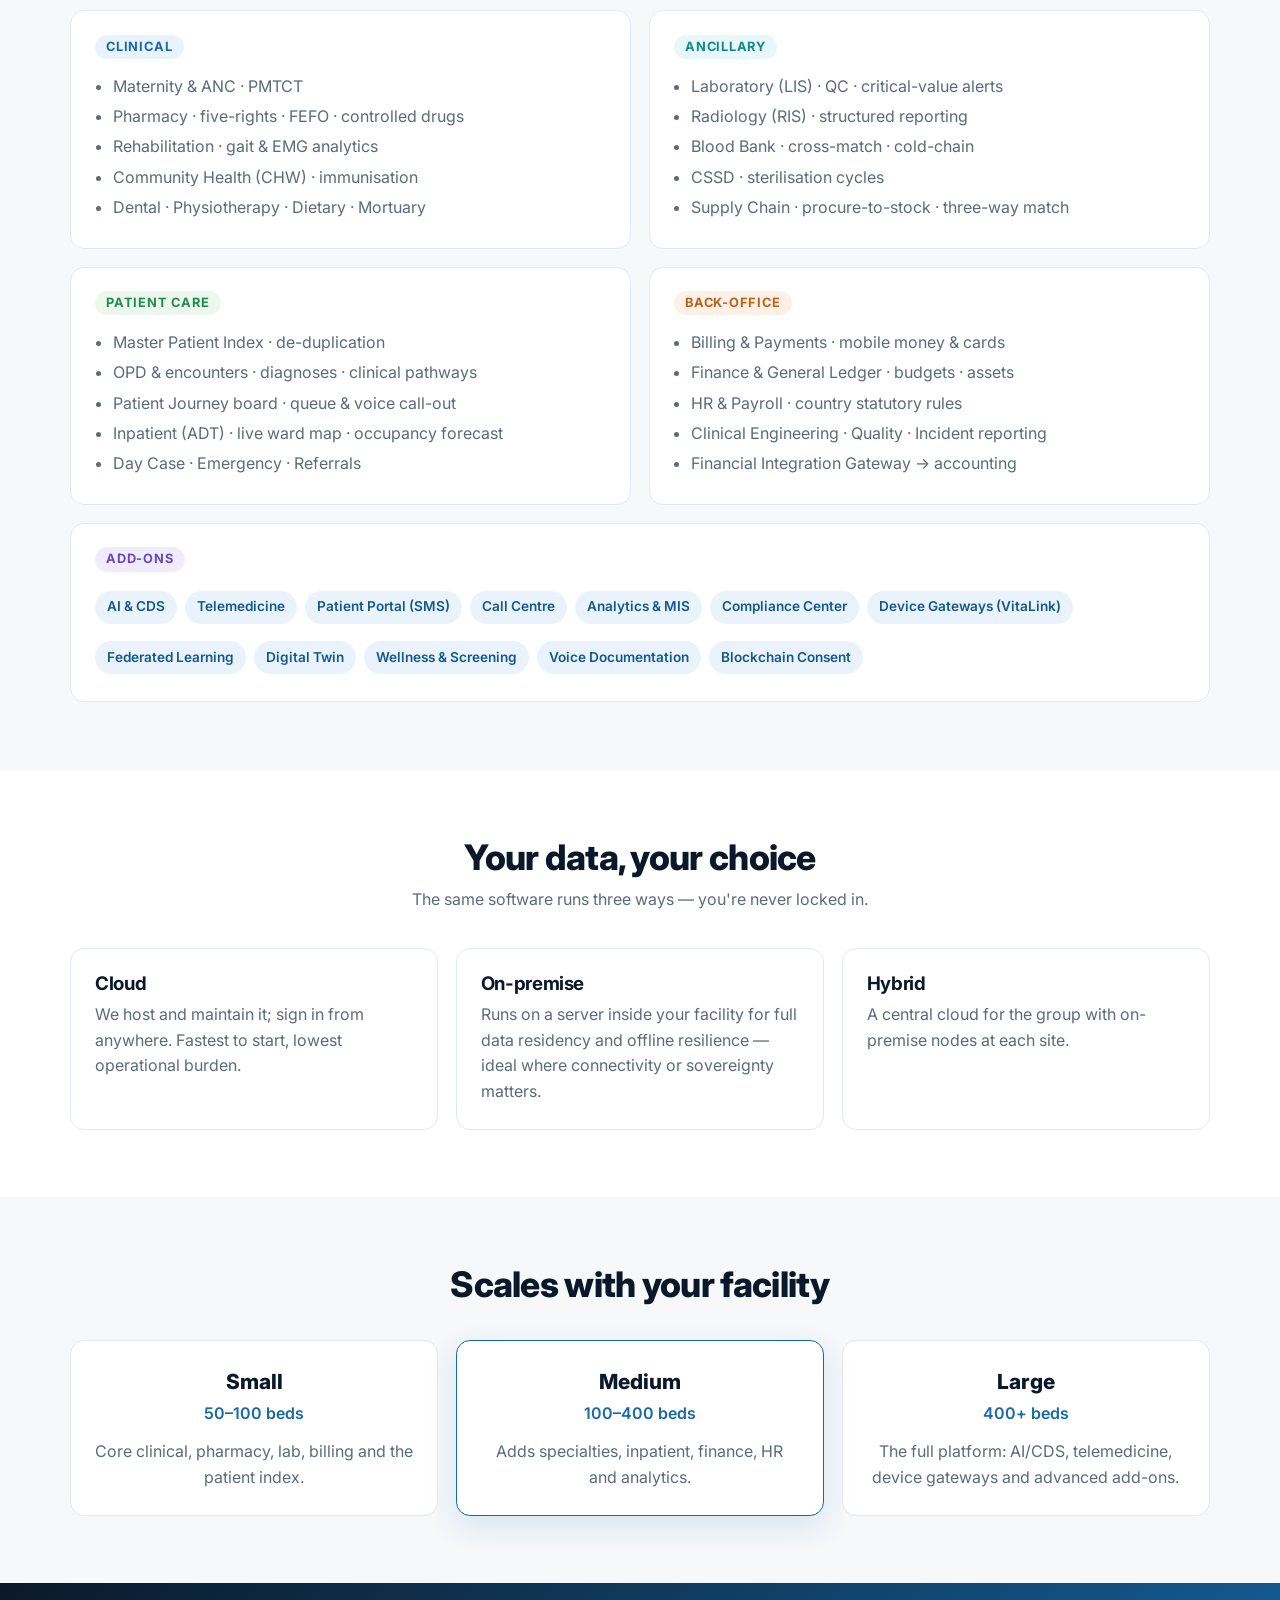
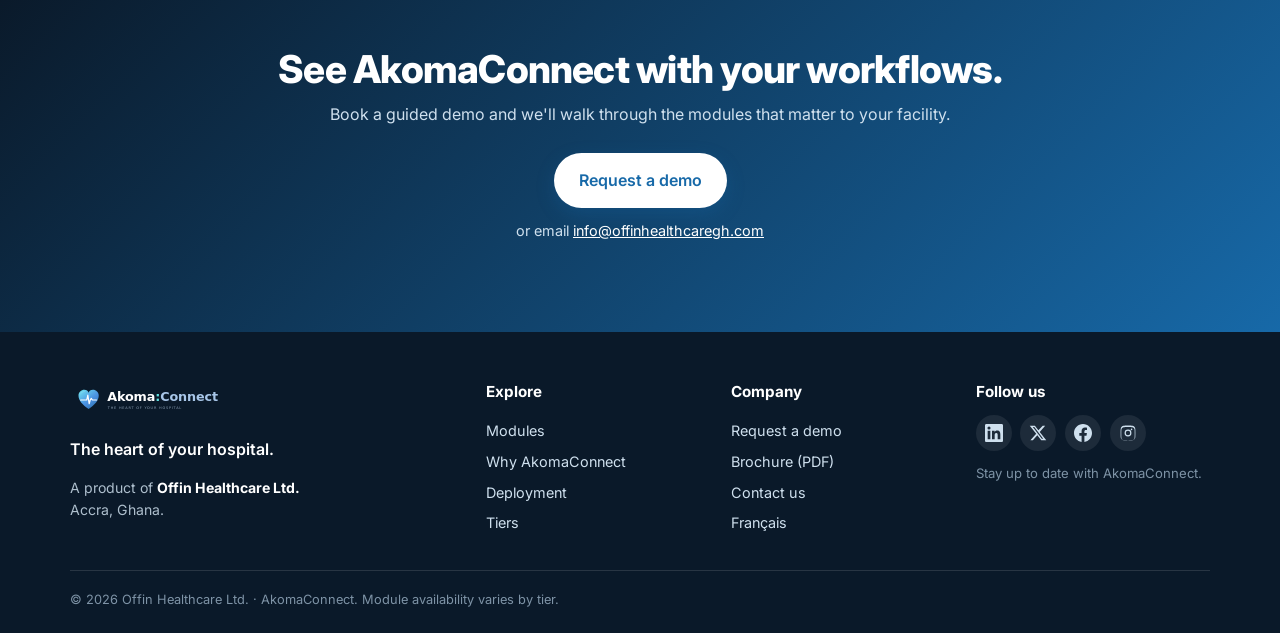
==== commit 75e21b03: "feat(site): multi-column footer with social links; logo 32px nav / 40px footer Co-Authored-By: Claud" ====
--- a/index.html
+++ b/index.html
@@ -146,20 +146,38 @@
   </main>
 
   <footer class="foot">
-    <div class="wrap foot-inner">
-      <div class="foot-brand">
+    <div class="wrap foot-grid">
+      <div class="foot-col foot-brand">
         <img class="foot-logo" src="assets/brand-logo-dark.svg" alt="AkomaConnect" />
-        <p>A product of <strong>Offin Healthcare Ltd.</strong>, Accra, Ghana.</p>
+        <p class="foot-tag">The heart of your hospital.</p>
+        <p class="foot-prod">A product of <strong>Offin Healthcare Ltd.</strong><br/>Accra, Ghana.</p>
       </div>
-      <nav class="foot-links">
+      <div class="foot-col">
+        <h4>Explore</h4>
         <a href="#modules">Modules</a>
+        <a href="#why">Why AkomaConnect</a>
         <a href="#deploy">Deployment</a>
         <a href="#tiers">Tiers</a>
+      </div>
+      <div class="foot-col">
+        <h4>Company</h4>
+        <a href="#demo">Request a demo</a>
         <a href="/AkomaConnect-brochure.pdf">Brochure (PDF)</a>
-        <a href="#demo">Request a demo</a>
-      </nav>
+        <a href="mailto:info@offinhealthcaregh.com">Contact us</a>
+        <a href="/fr/">Français</a>
+      </div>
+      <div class="foot-col">
+        <h4>Follow us</h4>
+        <div class="foot-social">
+          <a href="https://www.linkedin.com/company/offin-healthcare" target="_blank" rel="noopener" aria-label="LinkedIn"><svg viewBox="0 0 24 24" aria-hidden="true"><path d="M20.45 20.45h-3.56v-5.57c0-1.33-.03-3.04-1.85-3.04-1.86 0-2.14 1.45-2.14 2.94v5.67H9.34V9h3.42v1.56h.05c.48-.9 1.64-1.85 3.37-1.85 3.6 0 4.27 2.37 4.27 5.46v6.28zM5.34 7.43a2.07 2.07 0 1 1 0-4.14 2.07 2.07 0 0 1 0 4.14zM7.12 20.45H3.56V9h3.56v11.45zM22.22 0H1.77C.79 0 0 .77 0 1.73v20.54C0 23.23.79 24 1.77 24h20.45c.98 0 1.78-.77 1.78-1.73V1.73C24 .77 23.2 0 22.22 0z"/></svg></a>
+          <a href="https://x.com/offinhealthcare" target="_blank" rel="noopener" aria-label="X"><svg viewBox="0 0 24 24" aria-hidden="true"><path d="M18.24 2.25h3.31l-7.23 8.26L23 21.75h-6.66l-5.22-6.82-5.97 6.82H1.84l7.73-8.84L1 2.25h6.83l4.71 6.23 5.7-6.23zm-1.16 17.52h1.83L7.01 4.13H5.05l12.03 15.64z"/></svg></a>
+          <a href="https://www.facebook.com/offinhealthcaregh" target="_blank" rel="noopener" aria-label="Facebook"><svg viewBox="0 0 24 24" aria-hidden="true"><path d="M24 12.07C24 5.4 18.63 0 12 0S0 5.4 0 12.07c0 6.02 4.39 11.01 10.12 11.93v-8.44H7.08v-3.49h3.04V9.41c0-3.02 1.79-4.69 4.53-4.69 1.31 0 2.68.24 2.68.24v2.97h-1.5c-1.49 0-1.96.93-1.96 1.89v2.25h3.32l-.53 3.49h-2.79V24C19.61 23.08 24 18.09 24 12.07z"/></svg></a>
+          <a href="https://www.instagram.com/offinhealthcaregh" target="_blank" rel="noopener" aria-label="Instagram"><svg viewBox="0 0 24 24" aria-hidden="true"><path d="M12 2.16c3.2 0 3.58.01 4.85.07 1.17.05 1.8.25 2.23.41.56.22.96.48 1.38.9.42.42.68.82.9 1.38.16.43.36 1.06.41 2.23.06 1.27.07 1.65.07 4.85s-.01 3.58-.07 4.85c-.05 1.17-.25 1.8-.41 2.23a3.7 3.7 0 0 1-.9 1.38 3.7 3.7 0 0 1-1.38.9c-.43.16-1.06.36-2.23.41-1.27.06-1.65.07-4.85.07s-3.58-.01-4.85-.07c-1.17-.05-1.8-.25-2.23-.41a3.7 3.7 0 0 1-1.38-.9 3.7 3.7 0 0 1-.9-1.38c-.16-.43-.36-1.06-.41-2.23C2.17 15.58 2.16 15.2 2.16 12s.01-3.58.07-4.85c.05-1.17.25-1.8.41-2.23.22-.56.48-.96.9-1.38.42-.42.82-.68 1.38-.9.43-.16 1.06-.36 2.23-.41C8.42 2.17 8.8 2.16 12 2.16zm0 1.95c-3.15 0-3.52.01-4.76.07-.97.04-1.5.21-1.85.34-.46.18-.8.4-1.15.74-.34.35-.56.69-.74 1.15-.13.35-.3.88-.34 1.85-.06 1.24-.07 1.61-.07 4.76s.01 3.52.07 4.76c.04.97.21 1.5.34 1.85.18.46.4.8.74 1.15.35.34.69.56 1.15.74.35.13.88.3 1.85.34 1.24.06 1.61.07 4.76.07s3.52-.01 4.76-.07c.97-.04 1.5-.21 1.85-.34.46-.18.8-.4 1.15-.74.34-.35.56-.69.74-1.15.13-.35.3-.88.34-1.85.06-1.24.07-1.61.07-4.76s-.01-3.52-.07-4.76c-.04-.97-.21-1.5-.34-1.85a3.1 3.1 0 0 0-.74-1.15 3.1 3.1 0 0 0-1.15-.74c-.35-.13-.88-.3-1.85-.34-1.24-.06-1.61-.07-4.76-.07zm0 3.32a4.57 4.57 0 1 1 0 9.14 4.57 4.57 0 0 1 0-9.14zm0 7.54a2.97 2.97 0 1 0 0-5.94 2.97 2.97 0 0 0 0 5.94zm5.82-7.74a1.07 1.07 0 1 1-2.14 0 1.07 1.07 0 0 1 2.14 0z"/></svg></a>
+        </div>
+        <p class="foot-follow-note">Stay up to date with AkomaConnect.</p>
+      </div>
     </div>
-    <div class="wrap foot-legal">© <span id="yr"></span> Offin Healthcare Ltd. AkomaConnect. Module availability varies by tier.</div>
+    <div class="wrap foot-legal">© <span id="yr"></span> Offin Healthcare Ltd. · AkomaConnect. Module availability varies by tier.</div>
   </footer>
   <script>document.getElementById('yr').textContent = new Date().getFullYear();</script>
 </body>
--- a/styles.css
+++ b/styles.css
@@ -24,8 +24,8 @@
 .btn-ghost:hover { border-color: var(--primary); color: var(--primary); }
 
 /* Brand logo lockup */
-.brand-logo { height: 34px; width: auto; display: block; }
-.foot-logo { height: 38px; width: auto; }
+.brand-logo { height: 32px; width: auto; display: block; }
+.foot-logo { height: 40px; width: auto; }
 /* Wordmark (fallback / legacy) */
 .wm { font-weight: 800; font-size: 1.25rem; letter-spacing: -.5px; }
 .wm-a { color: var(--navy); } .wm-c { color: var(--bright); } .wm-n { color: var(--blue); font-weight: 700; }
@@ -114,15 +114,21 @@
 .cta-alt { font-size: .9rem; } .cta-alt a { color: #fff; text-decoration: underline; }
 
 /* Footer */
-.foot { background: var(--navy); color: #aebfcd; padding: 2.6rem 0 1.4rem; }
-.foot-inner { display: flex; justify-content: space-between; gap: 1.5rem; flex-wrap: wrap; }
-.foot .wm-a, .foot .wm-n { color: #fff; }
-.foot-brand p { margin: .5rem 0 0; font-size: .9rem; }
-.foot-brand strong { color: #fff; }
-.foot-links { display: flex; gap: 1.2rem; flex-wrap: wrap; align-items: center; }
-.foot-links a { color: #cfe0ee; font-weight: 600; font-size: .9rem; }
-.foot-links a:hover { color: #fff; }
-.foot-legal { margin-top: 1.6rem; padding-top: 1.2rem; border-top: 1px solid rgba(255,255,255,.12); font-size: .8rem; color: #7e93a6; }
+.foot { background: var(--navy); color: #aebfcd; padding: 3rem 0 1.4rem; }
+.foot-grid { display: grid; grid-template-columns: 1.8fr 1fr 1fr 1.1fr; gap: 1.5rem 2rem; }
+.foot-col h4 { color: #fff; font-size: .95rem; margin: 0 0 .7rem; }
+.foot-col a { display: block; color: #cfe0ee; font-size: .9rem; padding: .24rem 0; }
+.foot-col a:hover { color: #fff; }
+.foot-tag { color: #fff; font-weight: 600; margin: .6rem 0 .35rem; }
+.foot-prod { font-size: .88rem; color: #aebfcd; }
+.foot-prod strong { color: #fff; }
+.foot-social { display: flex; gap: .55rem; }
+.foot-social a { width: 36px; height: 36px; border-radius: 50%; background: rgba(255,255,255,.08); display: inline-flex; align-items: center; justify-content: center; color: #cfe0ee; padding: 0; transition: background .15s, color .15s; }
+.foot-social a:hover { background: var(--blue); color: #fff; }
+.foot-social svg { width: 18px; height: 18px; fill: currentColor; }
+.foot-follow-note { font-size: .82rem; color: #7e93a6; margin-top: .7rem; }
+.foot-legal { margin-top: 2rem; padding-top: 1.2rem; border-top: 1px solid rgba(255,255,255,.12); font-size: .8rem; color: #7e93a6; }
+@media (max-width: 760px){ .foot-grid { grid-template-columns: 1fr 1fr; } }
 
 /* Responsive */
 @media (max-width: 860px) {
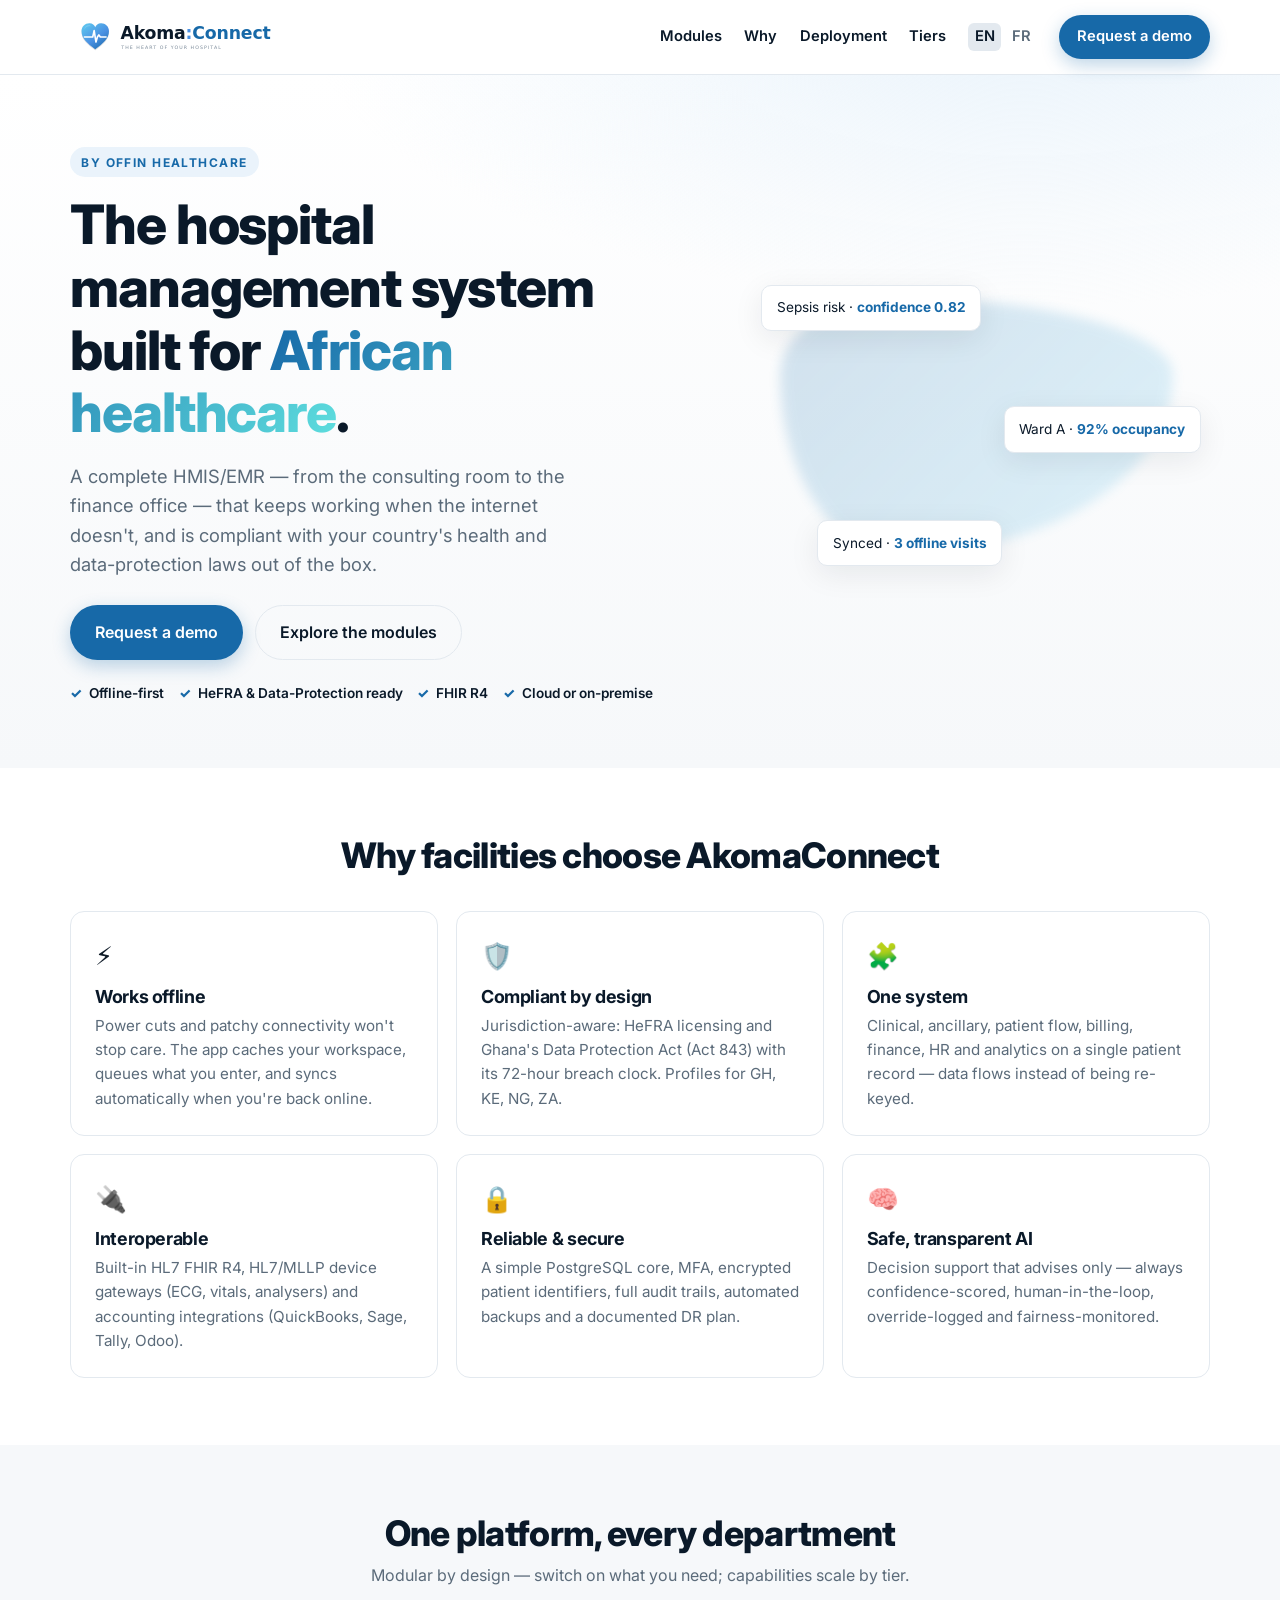
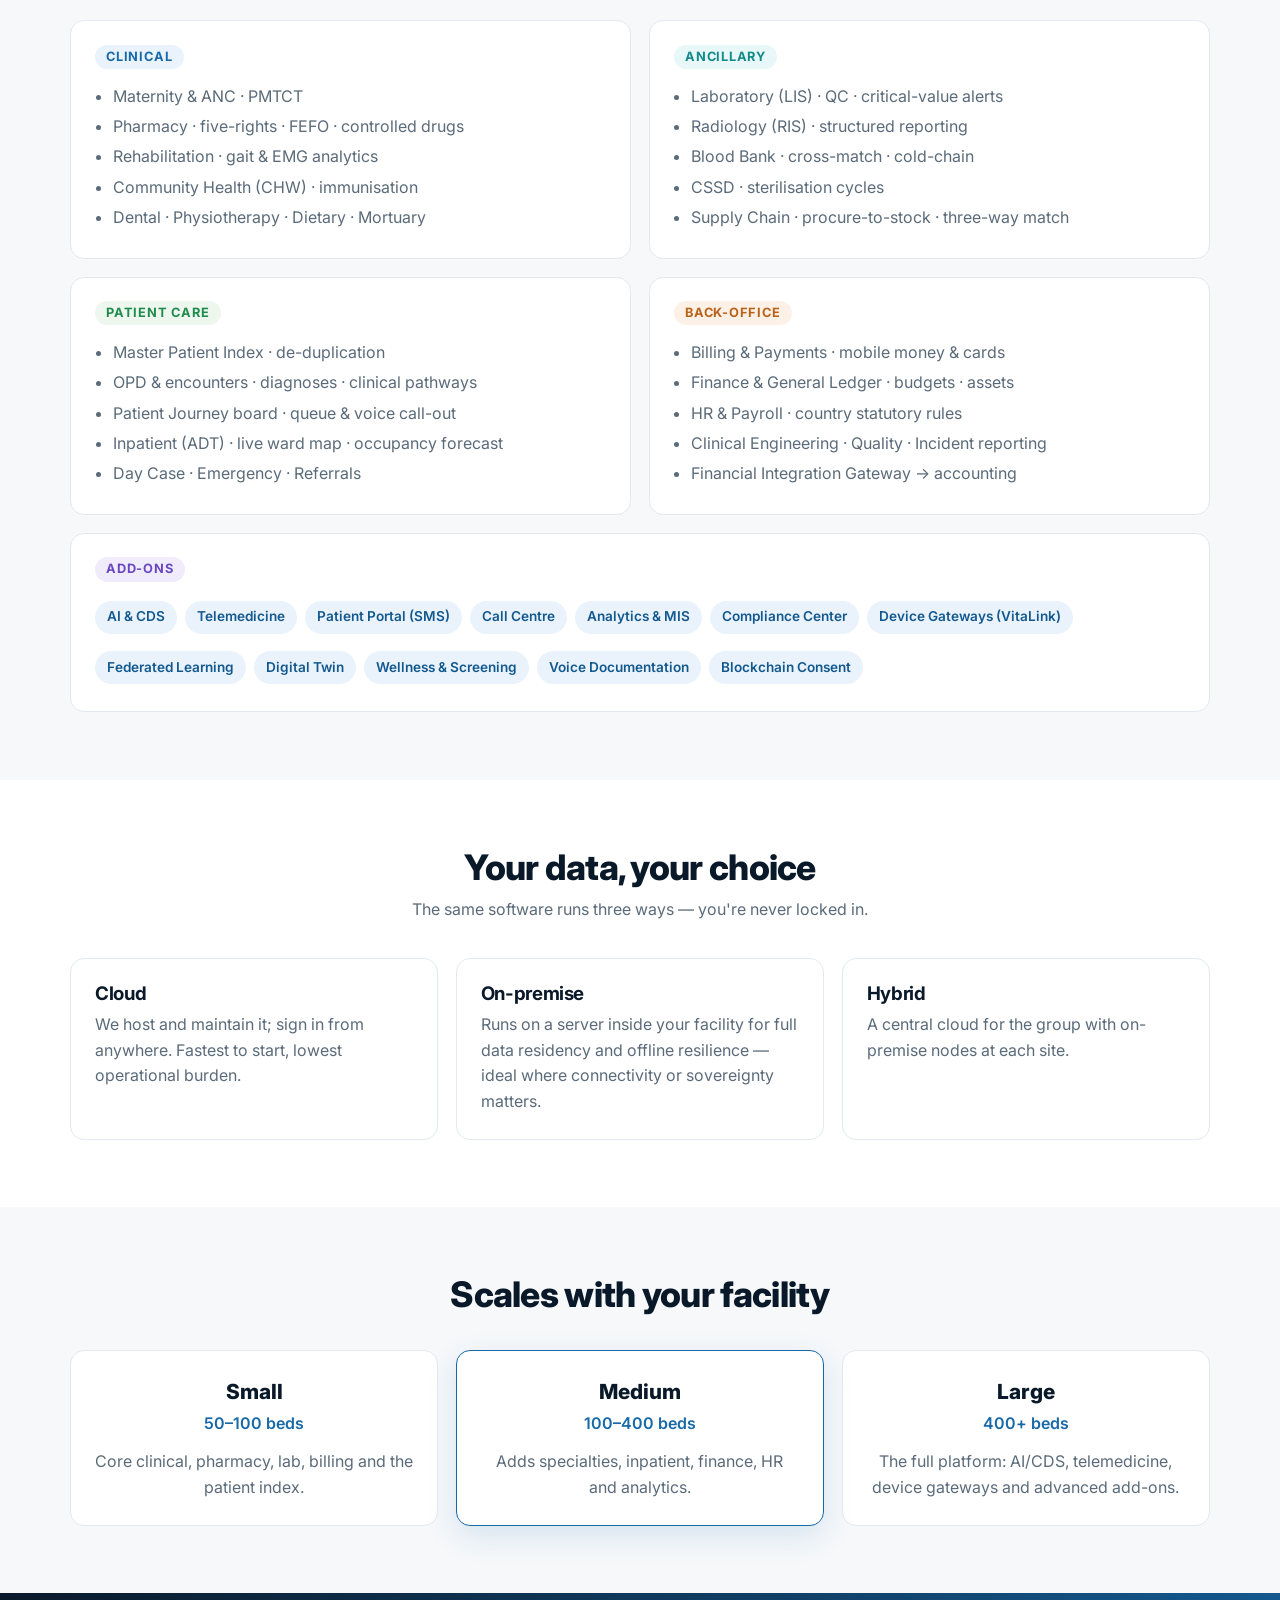
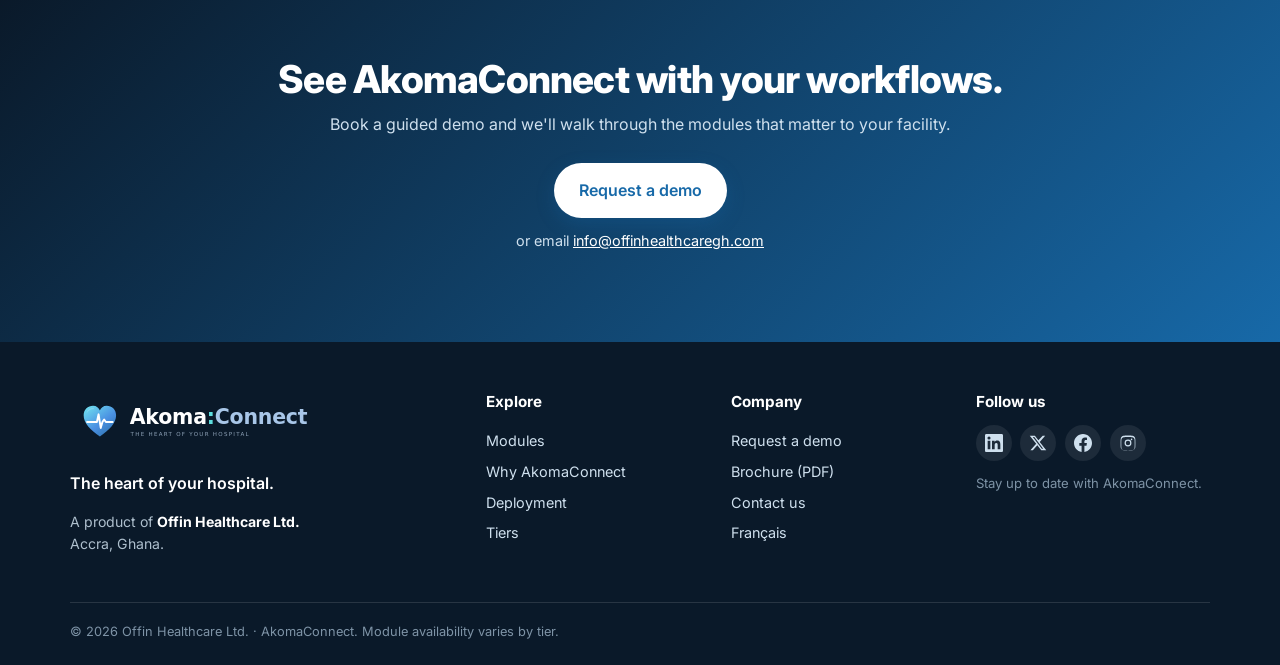
==== commit 4a131783: "chore(site): cache-bust stylesheet (styles.css?v=3) so logo size changes apply Co-Authored-By: Claud" ====
--- a/index.html
+++ b/index.html
@@ -16,7 +16,7 @@
   <link href="https://fonts.googleapis.com/css2?family=Inter:wght@400;500;600;700;800&display=swap" rel="stylesheet" />
   <link rel="alternate" hreflang="en" href="https://akomaconnect.offinhealthcaregh.com/" />
   <link rel="alternate" hreflang="fr" href="https://akomaconnect.offinhealthcaregh.com/fr/" />
-  <link rel="stylesheet" href="styles.css" />
+  <link rel="stylesheet" href="styles.css?v=3" />
 </head>
 <body>
   <header class="nav">
--- a/styles.css
+++ b/styles.css
@@ -24,15 +24,15 @@
 .btn-ghost:hover { border-color: var(--primary); color: var(--primary); }
 
 /* Brand logo lockup */
-.brand-logo { height: 32px; width: auto; display: block; }
-.foot-logo { height: 40px; width: auto; }
+.brand-logo { height: 54px; width: auto; display: block; }
+.foot-logo { height: 64px; width: auto; }
 /* Wordmark (fallback / legacy) */
 .wm { font-weight: 800; font-size: 1.25rem; letter-spacing: -.5px; }
 .wm-a { color: var(--navy); } .wm-c { color: var(--bright); } .wm-n { color: var(--blue); font-weight: 700; }
 
 /* Nav */
 .nav { position: sticky; top: 0; z-index: 50; background: rgba(255,255,255,.85); backdrop-filter: blur(10px); border-bottom: 1px solid var(--line); }
-.nav-inner { display: flex; align-items: center; justify-content: space-between; height: 64px; }
+.nav-inner { display: flex; align-items: center; justify-content: space-between; height: 74px; }
 .brand { display: flex; align-items: center; gap: .55rem; }
 .nav-links { display: flex; align-items: center; gap: 1.4rem; }
 .nav-links a { color: var(--navy); font-weight: 600; font-size: .92rem; }
@@ -134,7 +134,7 @@
 @media (max-width: 860px) {
   .hero-grid { grid-template-columns: 1fr; } .hero-art { display: none; }
   .grid-2, .grid-3 { grid-template-columns: 1fr; }
-  .nav-links { position: absolute; top: 64px; left: 0; right: 0; background: #fff; flex-direction: column; align-items: stretch; gap: 0; padding: .5rem 6vw 1rem; border-bottom: 1px solid var(--line); display: none; }
+  .nav-links { position: absolute; top: 74px; left: 0; right: 0; background: #fff; flex-direction: column; align-items: stretch; gap: 0; padding: .5rem 6vw 1rem; border-bottom: 1px solid var(--line); display: none; }
   .nav-links.open { display: flex; }
   .nav-links a { padding: .7rem 0; }
   .nav-toggle { display: block; }
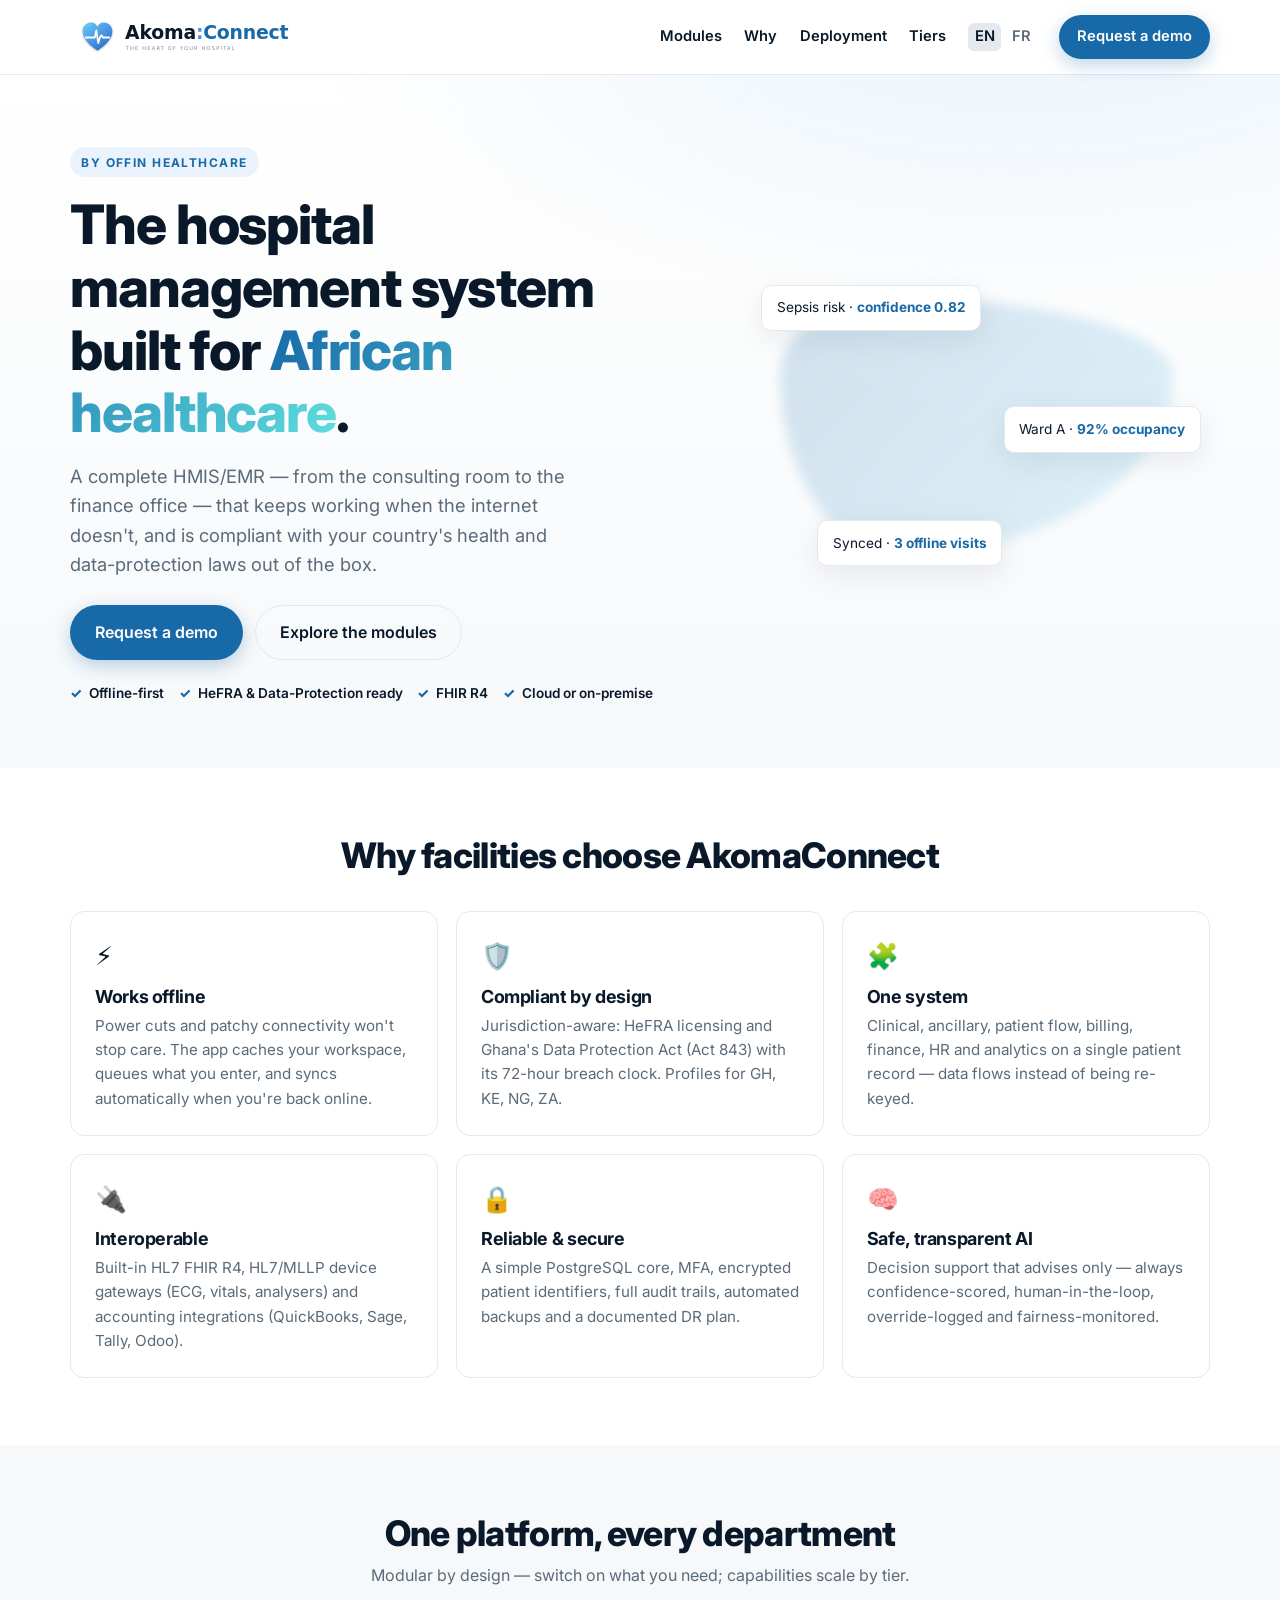
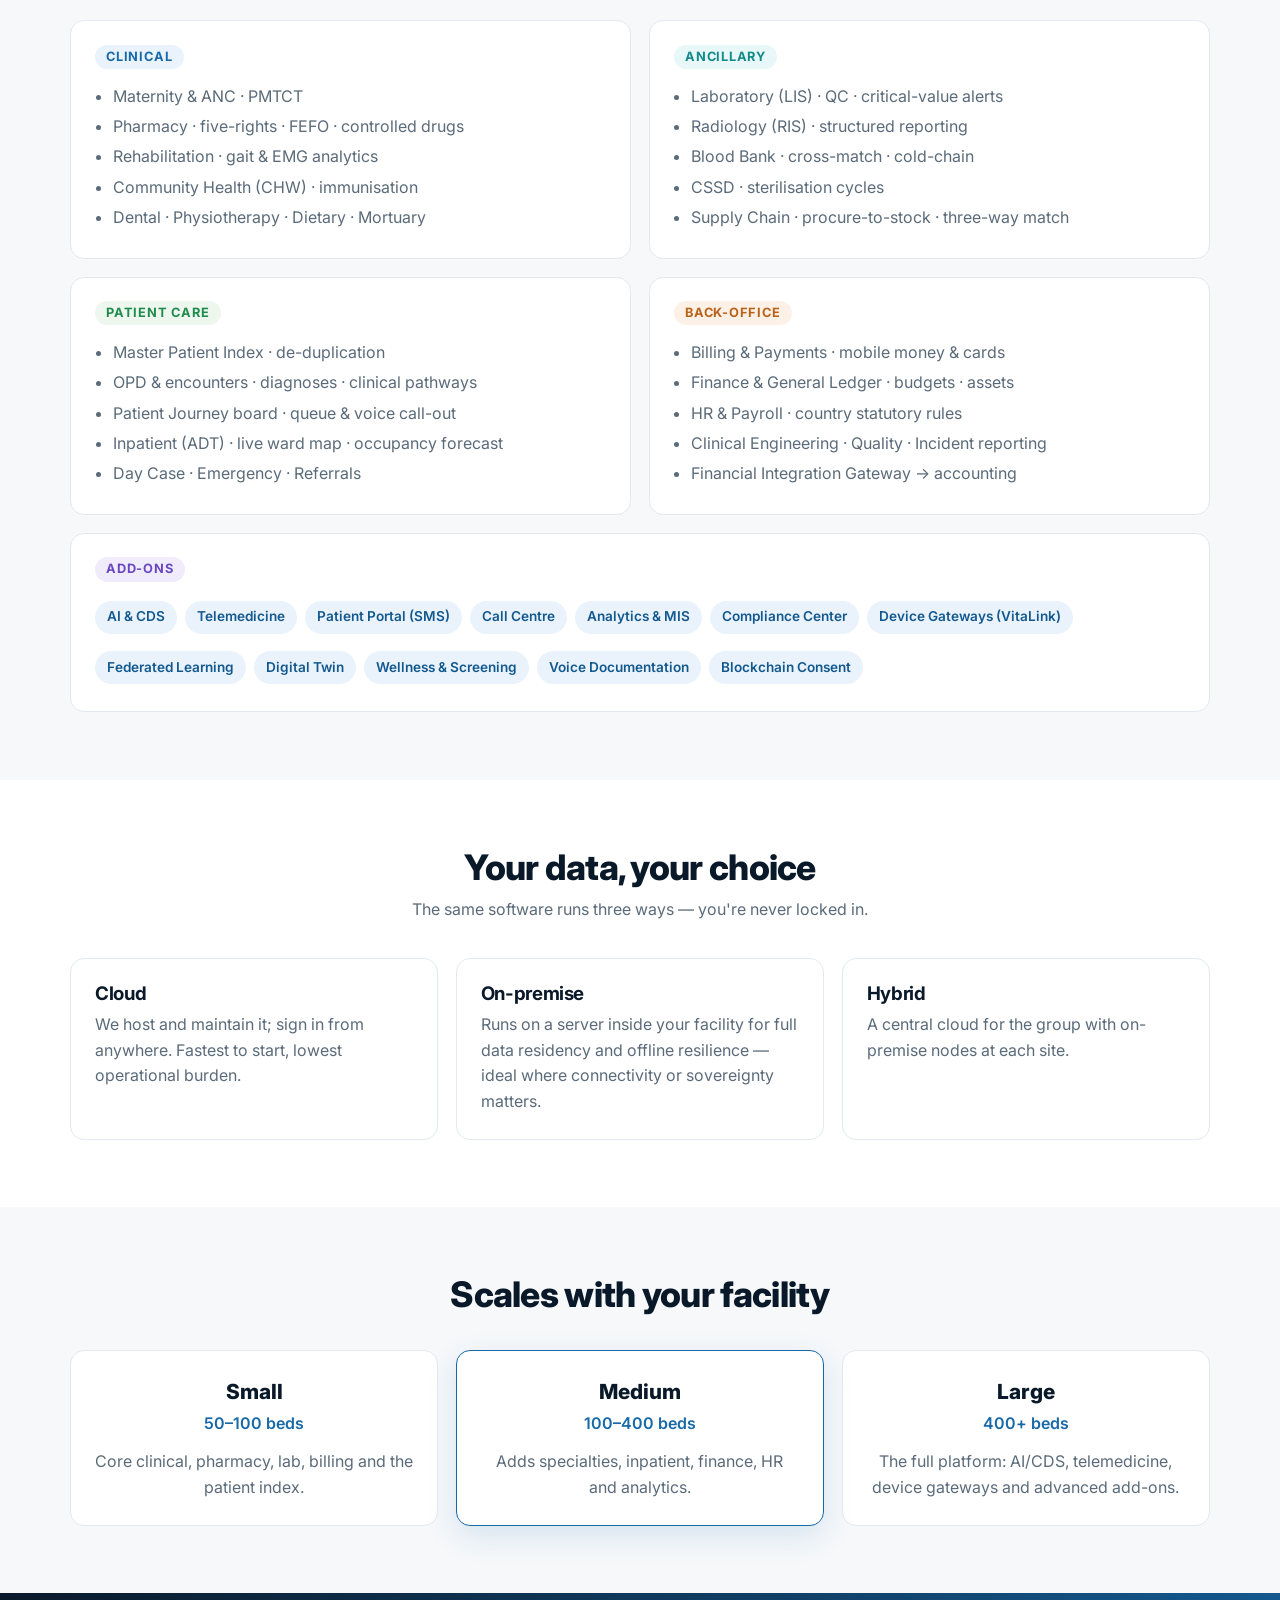
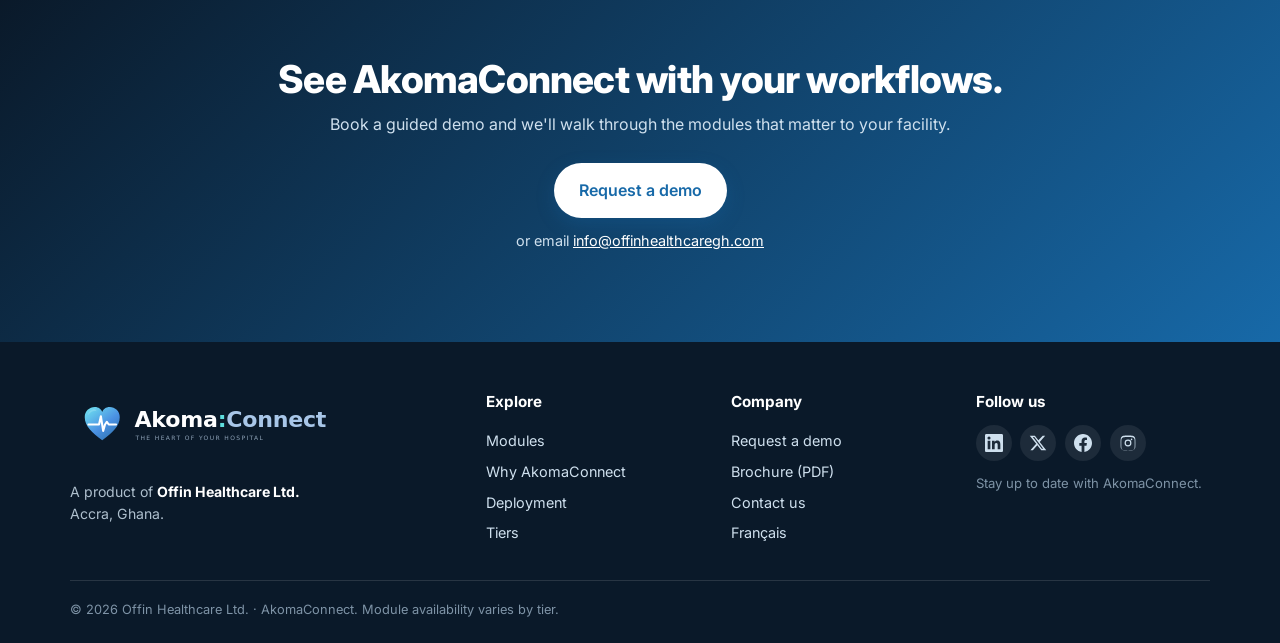
==== commit 78ff8786: "style(site): remove footer tagline; logo 59px nav / 69px footer; cache-bust v4 Co-Authored-By: Claud" ====
--- a/index.html
+++ b/index.html
@@ -16,7 +16,7 @@
   <link href="https://fonts.googleapis.com/css2?family=Inter:wght@400;500;600;700;800&display=swap" rel="stylesheet" />
   <link rel="alternate" hreflang="en" href="https://akomaconnect.offinhealthcaregh.com/" />
   <link rel="alternate" hreflang="fr" href="https://akomaconnect.offinhealthcaregh.com/fr/" />
-  <link rel="stylesheet" href="styles.css?v=3" />
+  <link rel="stylesheet" href="styles.css?v=4" />
 </head>
 <body>
   <header class="nav">
@@ -149,7 +149,6 @@
     <div class="wrap foot-grid">
       <div class="foot-col foot-brand">
         <img class="foot-logo" src="assets/brand-logo-dark.svg" alt="AkomaConnect" />
-        <p class="foot-tag">The heart of your hospital.</p>
         <p class="foot-prod">A product of <strong>Offin Healthcare Ltd.</strong><br/>Accra, Ghana.</p>
       </div>
       <div class="foot-col">
--- a/styles.css
+++ b/styles.css
@@ -24,8 +24,8 @@
 .btn-ghost:hover { border-color: var(--primary); color: var(--primary); }
 
 /* Brand logo lockup */
-.brand-logo { height: 54px; width: auto; display: block; }
-.foot-logo { height: 64px; width: auto; }
+.brand-logo { height: 59px; width: auto; display: block; }
+.foot-logo { height: 69px; width: auto; }
 /* Wordmark (fallback / legacy) */
 .wm { font-weight: 800; font-size: 1.25rem; letter-spacing: -.5px; }
 .wm-a { color: var(--navy); } .wm-c { color: var(--bright); } .wm-n { color: var(--blue); font-weight: 700; }
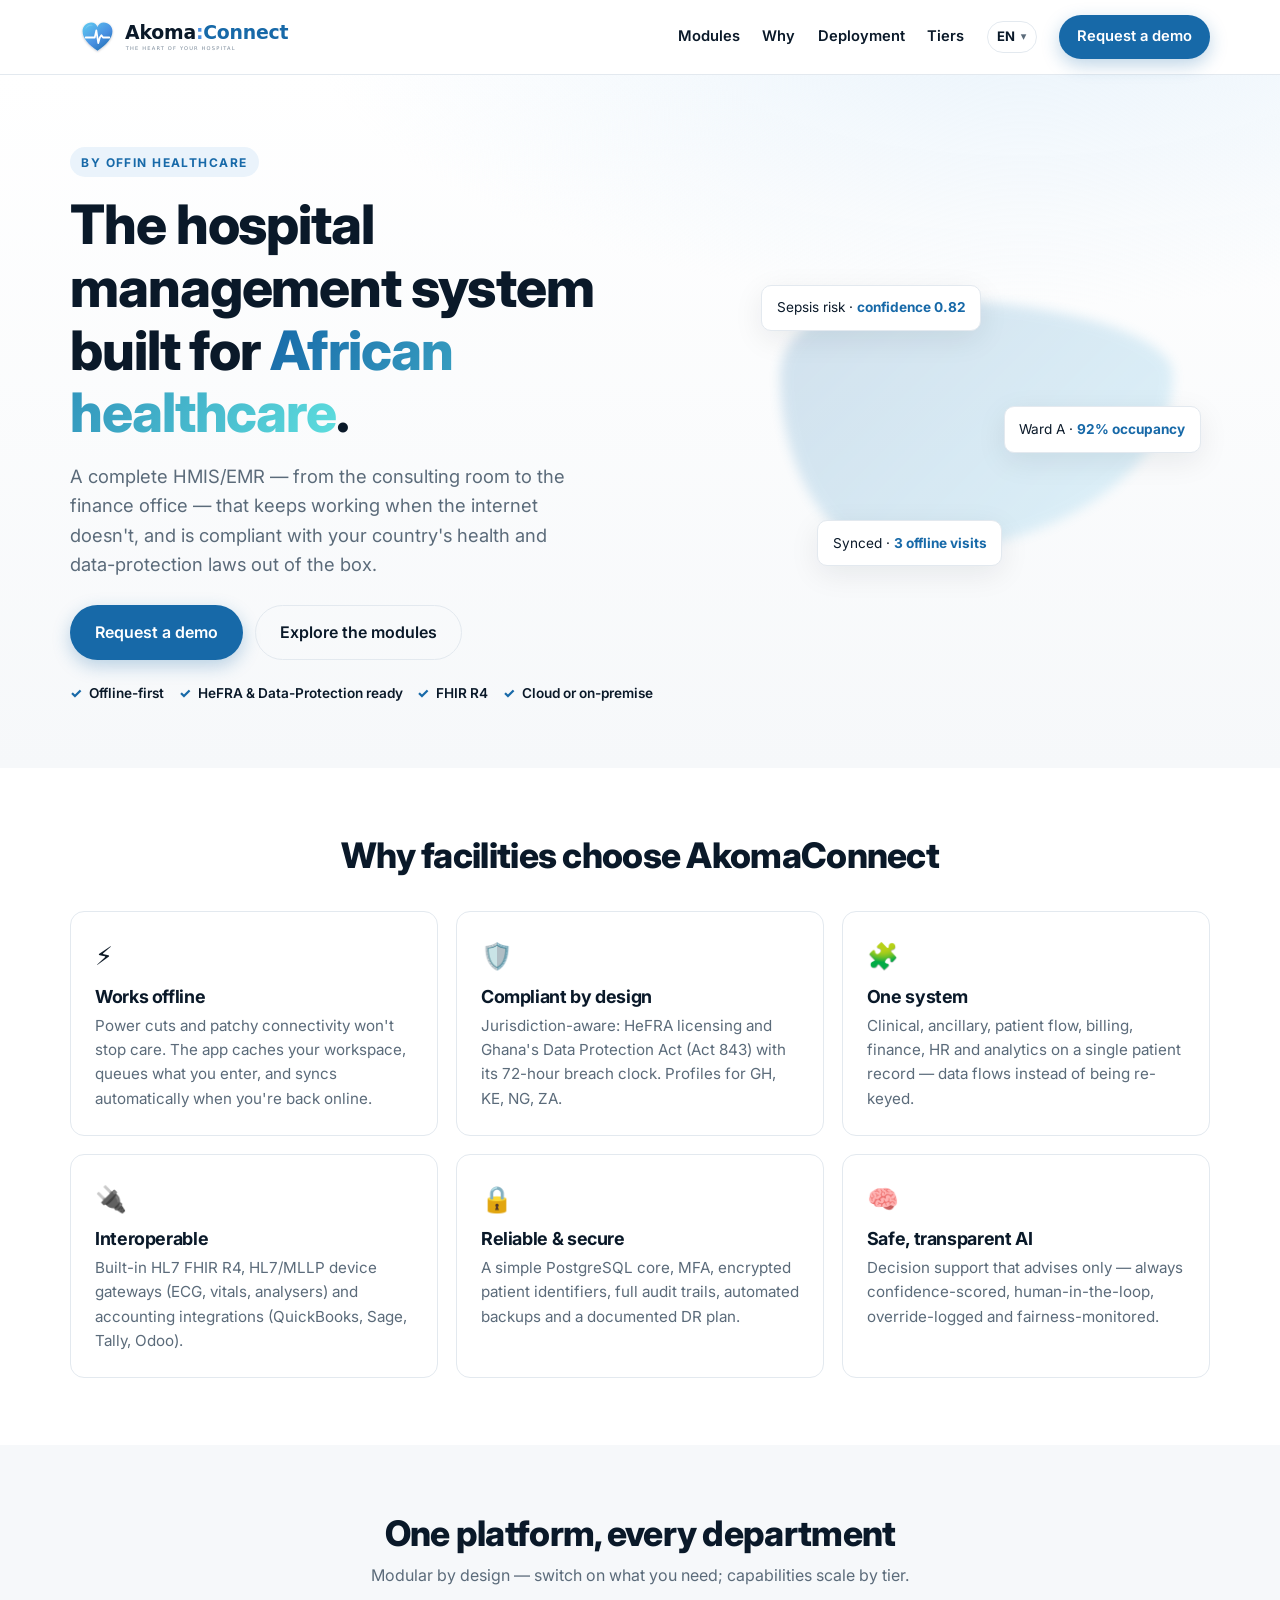
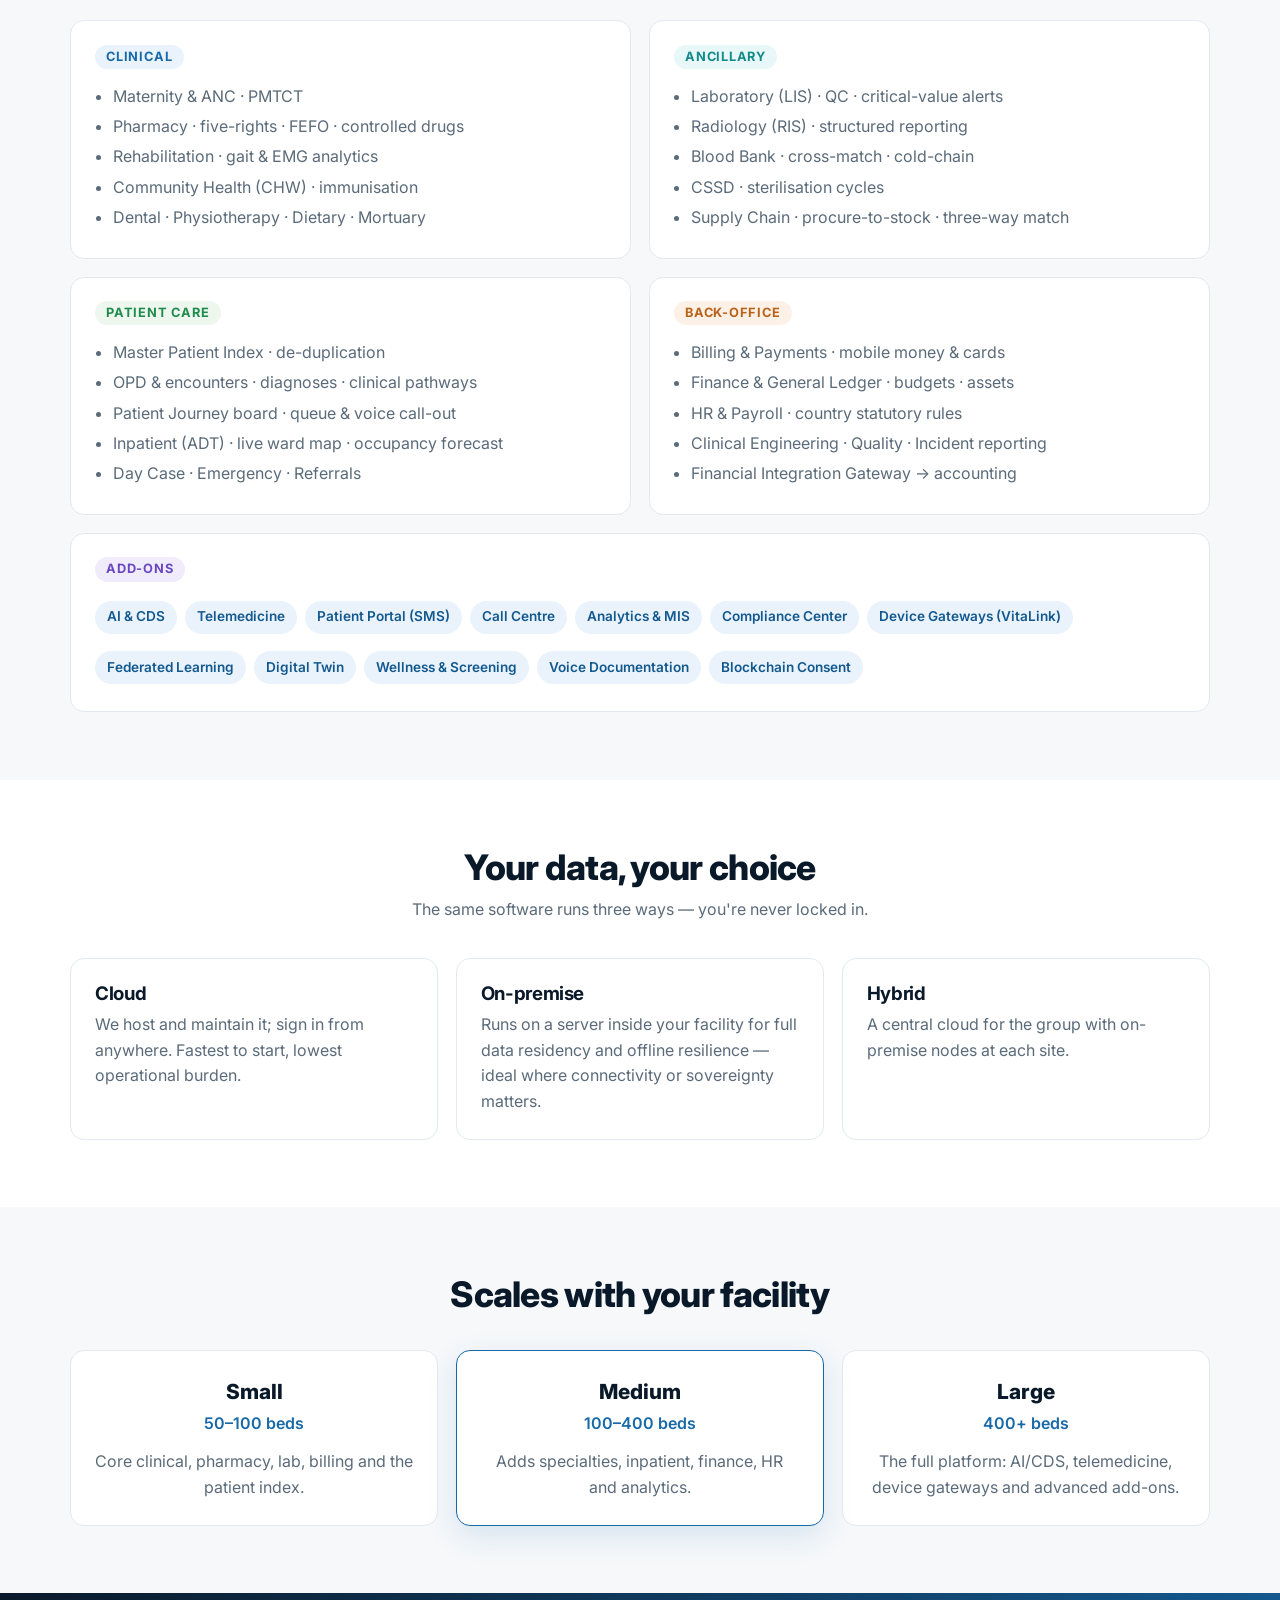
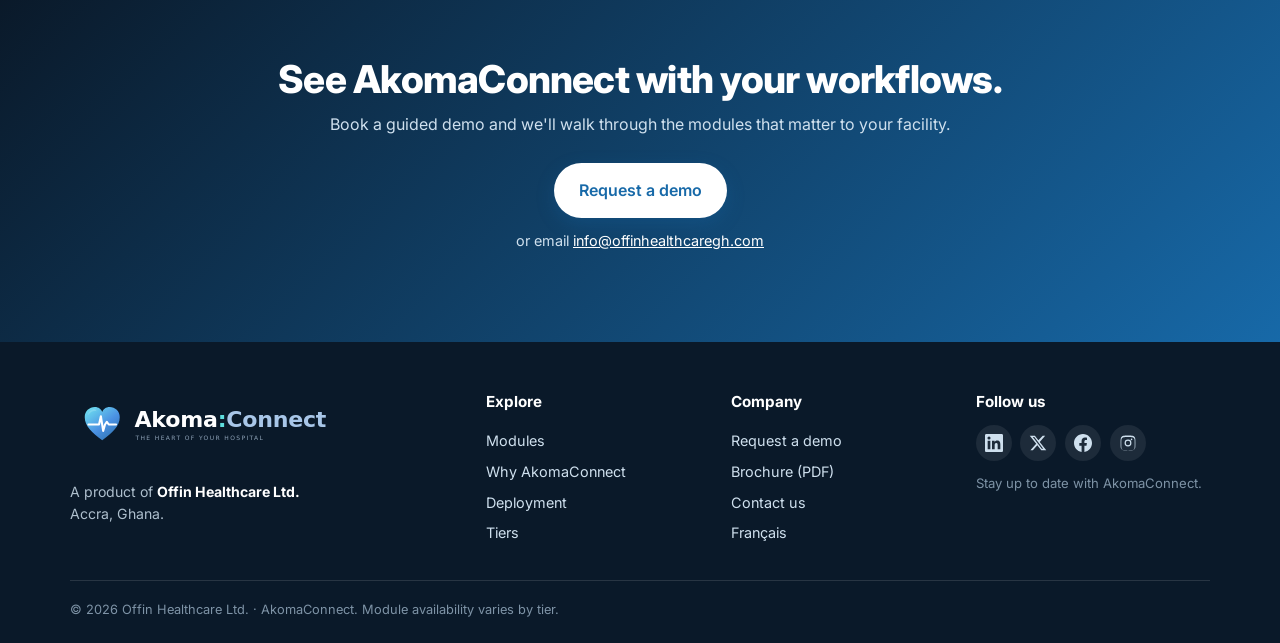
==== commit b51478d6: "feat(site): add Kiswahili locale (/sw/) + language dropdown (EN/FR/SW); cache-bust v5 Co-Authored-By" ====
--- a/index.html
+++ b/index.html
@@ -16,7 +16,8 @@
   <link href="https://fonts.googleapis.com/css2?family=Inter:wght@400;500;600;700;800&display=swap" rel="stylesheet" />
   <link rel="alternate" hreflang="en" href="https://akomaconnect.offinhealthcaregh.com/" />
   <link rel="alternate" hreflang="fr" href="https://akomaconnect.offinhealthcaregh.com/fr/" />
-  <link rel="stylesheet" href="styles.css?v=4" />
+  <link rel="alternate" hreflang="sw" href="https://akomaconnect.offinhealthcaregh.com/sw/" />
+  <link rel="stylesheet" href="styles.css?v=5" />
 </head>
 <body>
   <header class="nav">
@@ -29,7 +30,14 @@
         <a href="#why">Why</a>
         <a href="#deploy">Deployment</a>
         <a href="#tiers">Tiers</a>
-        <span class="lang"><a href="/" class="is-on">EN</a><a href="/fr/">FR</a></span>
+        <details class="lang">
+          <summary aria-label="Language">EN</summary>
+          <div class="lang-menu">
+            <a href="/" class="is-on">English</a>
+            <a href="/fr/">Français</a>
+            <a href="/sw/">Kiswahili</a>
+          </div>
+        </details>
         <a class="btn btn-primary" href="#demo">Request a demo</a>
       </nav>
       <button class="nav-toggle" aria-label="Menu" onclick="document.getElementById('menu').classList.toggle('open')">☰</button>
--- a/styles.css
+++ b/styles.css
@@ -39,11 +39,16 @@
 .nav-links a:hover { color: var(--primary); }
 .nav-links .btn-primary { color: #fff; }
 .nav-toggle { display: none; font-size: 1.4rem; background: none; border: 0; color: var(--navy); }
-/* Language switcher */
-.lang { display: inline-flex; gap: .25rem; align-items: center; font-size: .82rem; font-weight: 700; }
-.lang a { color: var(--muted); padding: .15rem .4rem; border-radius: 6px; }
-.lang a.is-on { color: var(--navy); background: var(--line); }
-.lang a:hover { color: var(--primary); }
+/* Language switcher (dropdown via <details>) */
+.lang { position: relative; font-size: .82rem; font-weight: 700; }
+.lang summary { list-style: none; cursor: pointer; color: var(--navy); padding: .3rem .6rem; border: 1px solid var(--line); border-radius: var(--pill); display: inline-flex; align-items: center; gap: .35rem; }
+.lang summary::-webkit-details-marker { display: none; }
+.lang summary::after { content: "▾"; font-size: .7rem; color: var(--muted); }
+.lang summary:hover, .lang[open] summary { border-color: var(--primary); color: var(--primary); }
+.lang-menu { position: absolute; right: 0; top: calc(100% + 6px); background: #fff; border: 1px solid var(--line); border-radius: 10px; box-shadow: var(--shadow); padding: .3rem; min-width: 140px; z-index: 60; }
+.lang-menu a { display: block; padding: .45rem .6rem; border-radius: 6px; color: var(--navy); font-weight: 600; }
+.lang-menu a:hover { background: var(--primary-50); color: var(--primary); }
+.lang-menu a.is-on { color: var(--primary); background: var(--primary-50); }
 
 /* Hero */
 .hero { background: radial-gradient(1200px 500px at 80% -10%, #e9f3fb 0, transparent 60%), linear-gradient(180deg, #fff 0, var(--bg) 100%); padding: 4.5rem 0 4rem; }
